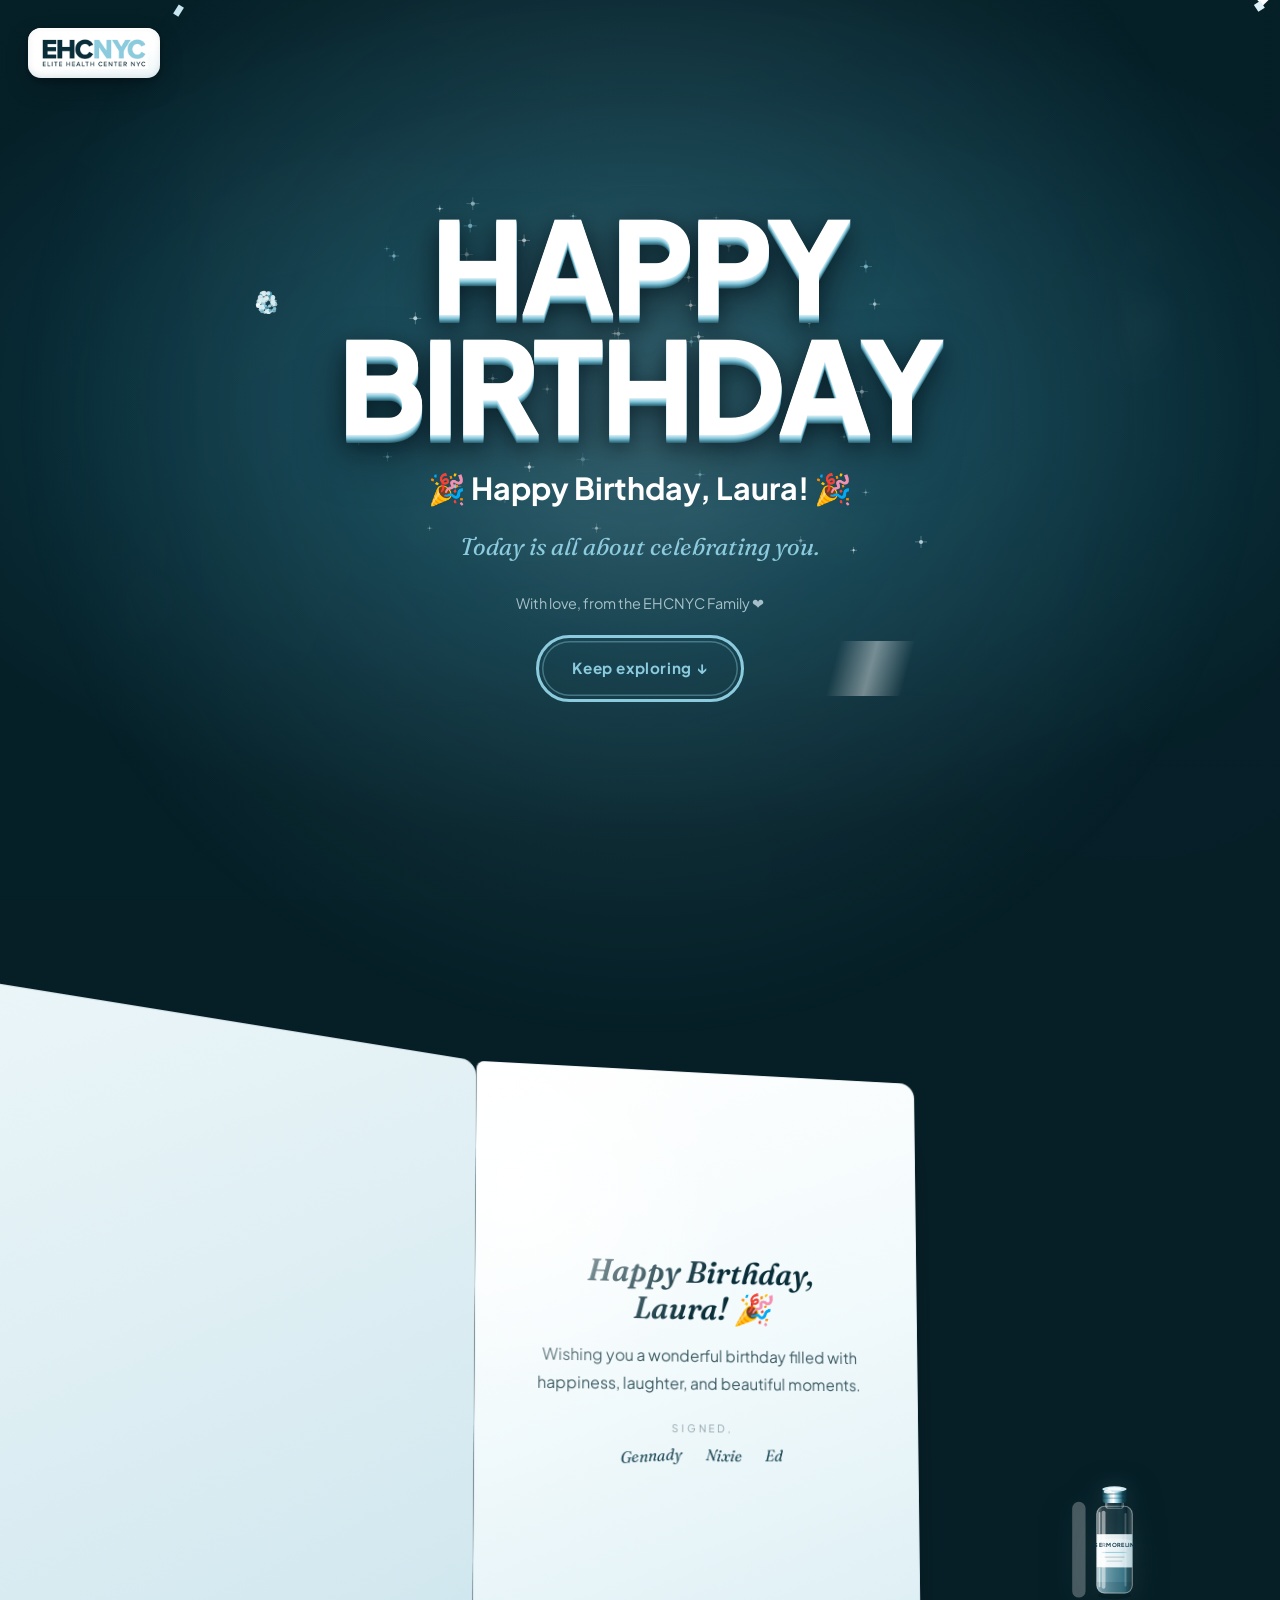
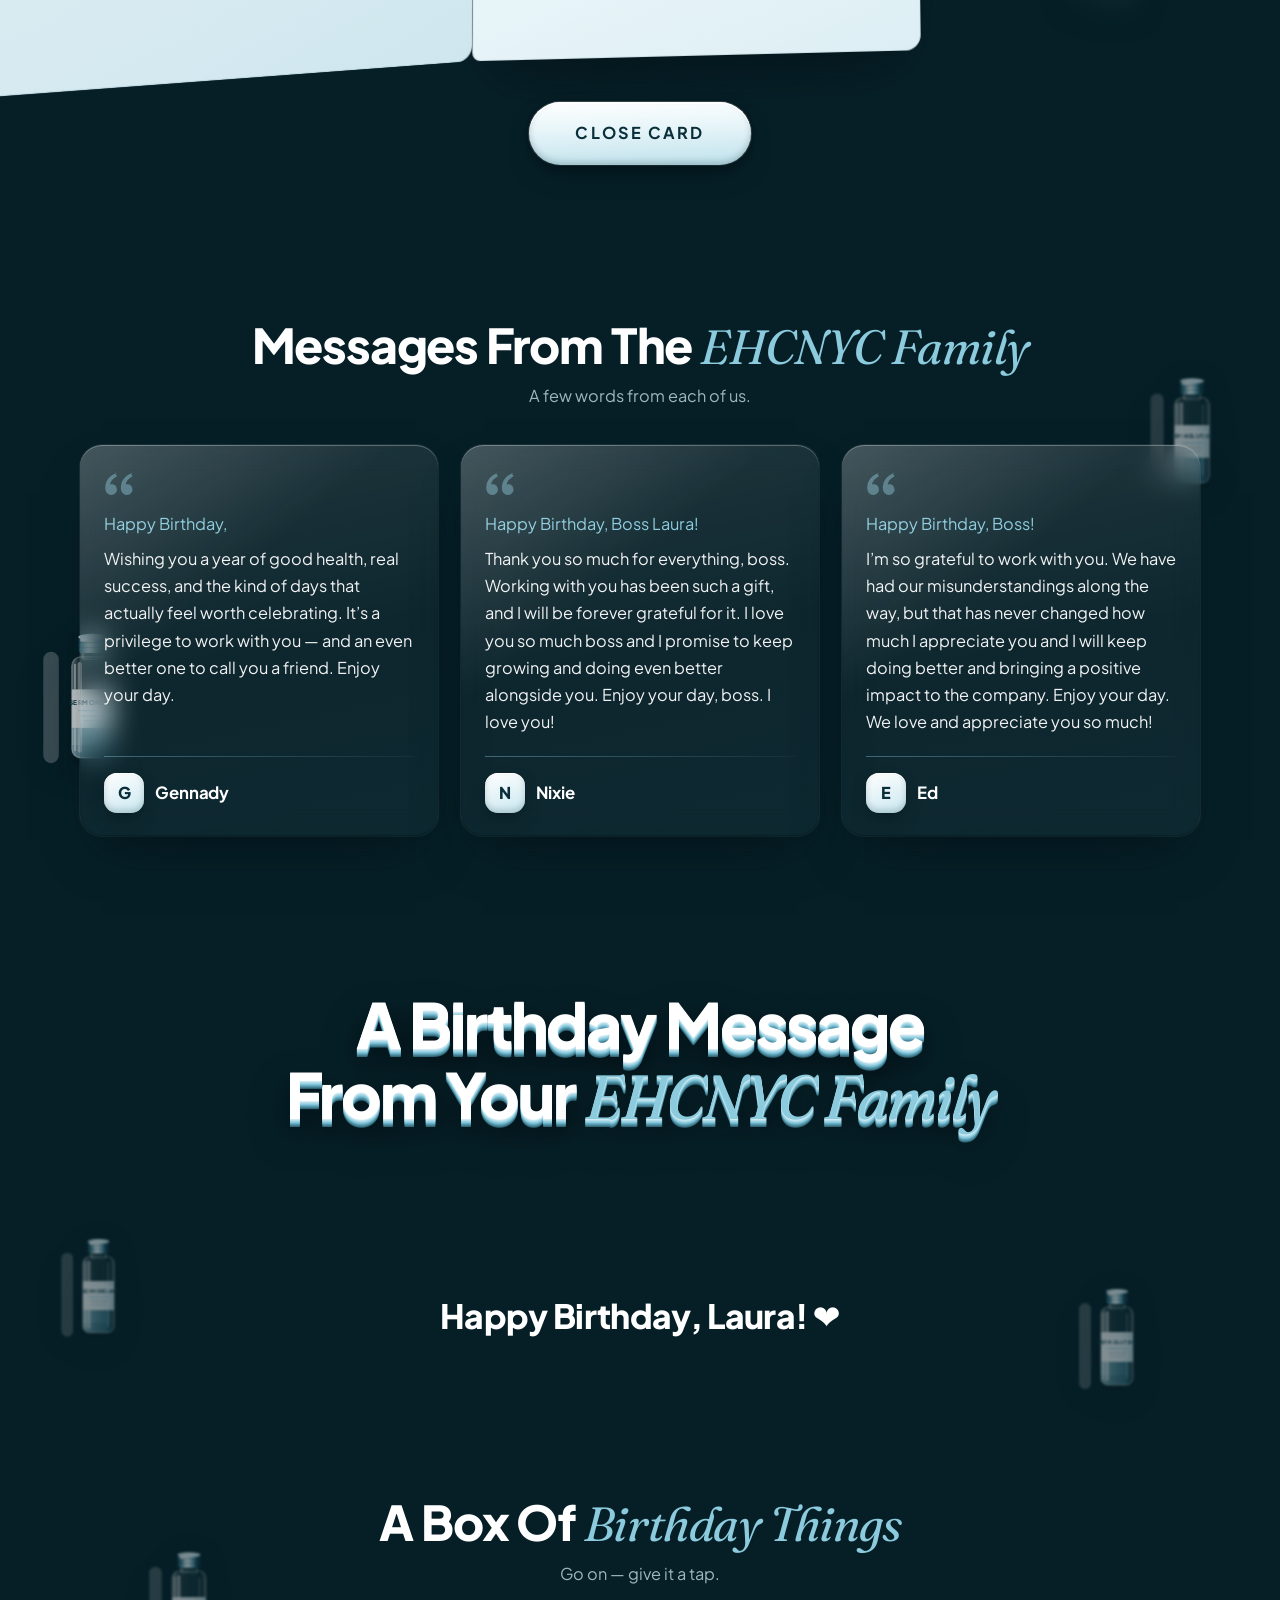
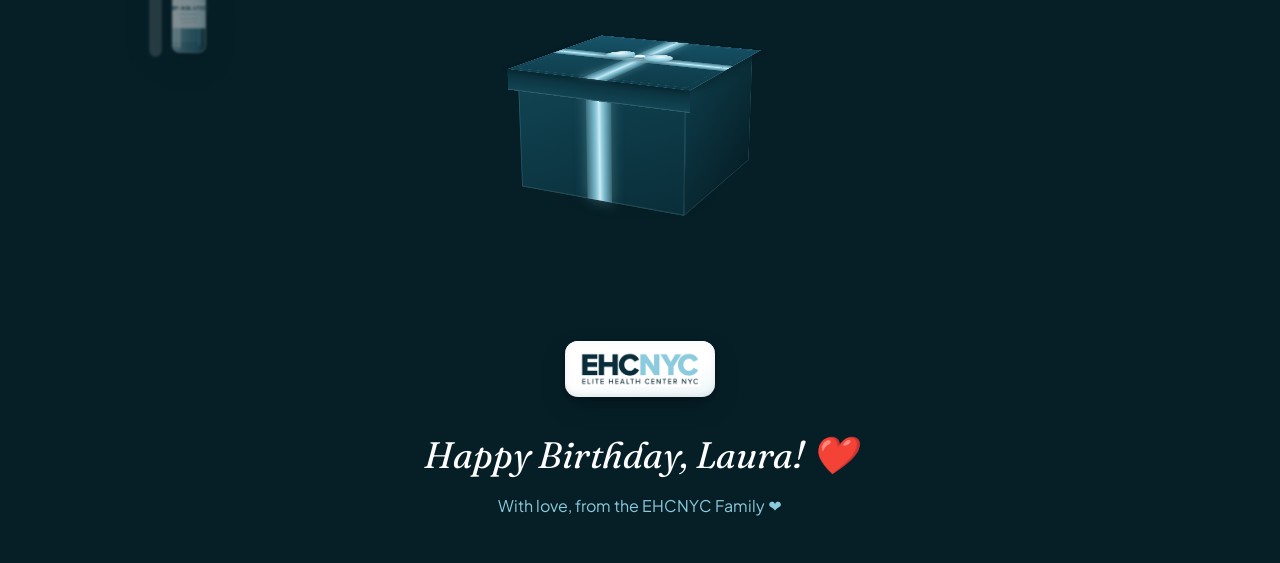
==== index.html @ ebe486ab "Birthday experience for Laura Meyer Interactive countdown and digital birthday card from the EHCNYC " ====
<!doctype html>
<html lang="en">
<head>
<meta charset="utf-8" />
<meta name="viewport" content="width=device-width, initial-scale=1, viewport-fit=cover" />
<title>Happy Birthday, Laura! — from the EHCNYC Family</title>
<meta name="description" content="A little something from the EHCNYC Family, counting down to Laura's birthday." />
<meta name="theme-color" content="#092E39" />
<!-- Personal page: keep it out of search results. Anyone with the link can
     still open it — this only stops it being indexed and found by strangers. -->
<meta name="robots" content="noindex, nofollow" />
<link rel="icon" type="image/png" href="assets/favicon.png" />

<!-- Social / link preview. After deploying, replace the two URLs below with
     the full https:// address so WhatsApp, iMessage and Slack can find the
     image (some scrapers will not resolve a relative og:image). -->
<meta property="og:type"        content="website" />
<meta property="og:title"       content="Happy Birthday, Laura!" />
<meta property="og:description" content="A little something from the EHCNYC Family." />
<meta property="og:image"       content="assets/og-image.png" />
<meta property="og:image:width"  content="1200" />
<meta property="og:image:height" content="630" />
<meta property="og:url"         content="" />
<meta name="twitter:card"        content="summary_large_image" />
<meta name="twitter:title"       content="Happy Birthday, Laura!" />
<meta name="twitter:description" content="A little something from the EHCNYC Family." />
<meta name="twitter:image"       content="assets/og-image.png" />

<!-- Fonts are self-hosted: no third-party request, works offline. -->
<link rel="preload" href="assets/fonts/plus-jakarta-sans-var-latin.woff2" as="font" type="font/woff2" crossorigin />
<link rel="preload" href="assets/fonts/fraunces-italic-var-latin.woff2" as="font" type="font/woff2" crossorigin />
<link rel="stylesheet" href="css/fonts.css" />
<link rel="stylesheet" href="css/styles.css" />
</head>

<body>

<!--
  Shared SVG paint definitions. Declared ONCE here so every cloned vial
  can reference the same gradients by id without duplicating ids in the DOM.
-->
<svg class="svg-defs" aria-hidden="true" focusable="false" width="0" height="0">
  <defs>
    <linearGradient id="v-glass" x1="0" y1="0" x2="1" y2="0">
      <stop offset="0"    stop-color="#FFFFFF" stop-opacity=".46"/>
      <stop offset=".16"  stop-color="#FFFFFF" stop-opacity=".14"/>
      <stop offset=".55"  stop-color="#8BCBDD" stop-opacity=".10"/>
      <stop offset=".84"  stop-color="#092E39" stop-opacity=".30"/>
      <stop offset="1"    stop-color="#FFFFFF" stop-opacity=".22"/>
    </linearGradient>
    <linearGradient id="v-liquid" x1="0" y1="0" x2="1" y2="0">
      <stop offset="0"   stop-color="#BFE4EE" stop-opacity=".78"/>
      <stop offset=".35" stop-color="#8BCBDD" stop-opacity=".62"/>
      <stop offset=".8"  stop-color="#4E9DB4" stop-opacity=".60"/>
      <stop offset="1"   stop-color="#092E39" stop-opacity=".42"/>
    </linearGradient>
    <linearGradient id="v-cap" x1="0" y1="0" x2="1" y2="0">
      <stop offset="0"    stop-color="#0C3A47"/>
      <stop offset=".18"  stop-color="#4E8FA3"/>
      <stop offset=".34"  stop-color="#DCEFF5"/>
      <stop offset=".46"  stop-color="#FFFFFF"/>
      <stop offset=".62"  stop-color="#8BCBDD"/>
      <stop offset=".84"  stop-color="#124554"/>
      <stop offset="1"    stop-color="#092E39"/>
    </linearGradient>
    <linearGradient id="v-label" x1="0" y1="0" x2="1" y2="0">
      <stop offset="0"   stop-color="#FFFFFF" stop-opacity=".97"/>
      <stop offset=".62" stop-color="#F4FBFD" stop-opacity=".93"/>
      <stop offset="1"   stop-color="#CFE6EE" stop-opacity=".86"/>
    </linearGradient>
    <clipPath id="v-clip" clipPathUnits="userSpaceOnUse">
      <rect x="6" y="20" width="32" height="78" rx="7"/>
    </clipPath>
  </defs>
</svg>

<!-- ══════════════════════════ LOADING VEIL ══════════════════════════ -->
<div id="loader" class="loader" role="status" aria-live="polite">
  <div class="loader__inner">
    <div class="badge badge--lg loader__badge">
      <img src="assets/logo.png" alt="EHCNYC — Elite Health Center NYC" />
    </div>
    <p class="loader__text">Preparing something special<span class="loader__dots"><i>.</i><i>.</i><i>.</i></span></p>
    <div class="loader__rail"><div class="loader__fill" id="loader-fill"></div></div>
  </div>
</div>

<!-- ══════════════════════════ BACKGROUND STACK ══════════════════════════ -->
<div class="bg" aria-hidden="true">
  <div class="bg__base"></div>
  <div class="bg__grid" data-parallax="6"></div>
  <div class="bg__orb bg__orb--a" data-parallax="26"></div>
  <div class="bg__orb bg__orb--b" data-parallax="16"></div>
  <div class="bg__orb bg__orb--c" data-parallax="34"></div>
  <div class="bg__light" id="bg-light"></div>
  <div class="bg__noise"></div>
  <div class="bg__shapes" id="shapes" data-parallax="12"></div>
</div>

<!-- ══════════════════════════ HEADER ══════════════════════════ -->
<header class="site-header">
  <a class="badge badge--sm" href="#hero" aria-label="EHCNYC — Elite Health Center NYC, back to top">
    <img src="assets/logo.png" alt="EHCNYC — Elite Health Center NYC" />
  </a>
</header>

<main id="main">

  <!-- ═══════════ SECTION 1 — COUNTDOWN HERO ═══════════ -->
  <section id="hero" class="section section--hero">
    <div class="hero__stage">

      <div class="hero__card glass" id="hero-card">
        <div class="glass__sheen" aria-hidden="true"></div>

        <p class="hero__eyebrow" data-letters>Something Special Is Coming...</p>

        <h1 class="hero__title">
          <span class="hero__title-script">Laura&rsquo;s</span>
          <span class="hero__title-strong">Birthday</span>
        </h1>

        <div class="hero__rule" aria-hidden="true"><i></i><span></span><i></i></div>

        <!-- flip clock -->
        <div class="clock" id="clock" aria-hidden="true">
          <div class="flip-unit" data-unit="days">
            <div class="flip">
              <div class="flip-face flip-face--top"><span>00</span></div>
              <div class="flip-face flip-face--bottom"><span>00</span></div>
              <div class="flip-leaf flip-leaf--front"><span>00</span></div>
              <div class="flip-leaf flip-leaf--back"><span>00</span></div>
            </div>
            <div class="flip-label">Days</div>
          </div>
          <div class="flip-sep"><i></i><i></i></div>
          <div class="flip-unit" data-unit="hours">
            <div class="flip">
              <div class="flip-face flip-face--top"><span>00</span></div>
              <div class="flip-face flip-face--bottom"><span>00</span></div>
              <div class="flip-leaf flip-leaf--front"><span>00</span></div>
              <div class="flip-leaf flip-leaf--back"><span>00</span></div>
            </div>
            <div class="flip-label">Hours</div>
          </div>
          <div class="flip-sep"><i></i><i></i></div>
          <div class="flip-unit" data-unit="minutes">
            <div class="flip">
              <div class="flip-face flip-face--top"><span>00</span></div>
              <div class="flip-face flip-face--bottom"><span>00</span></div>
              <div class="flip-leaf flip-leaf--front"><span>00</span></div>
              <div class="flip-leaf flip-leaf--back"><span>00</span></div>
            </div>
            <div class="flip-label">Minutes</div>
          </div>
          <div class="flip-sep"><i></i><i></i></div>
          <div class="flip-unit flip-unit--sec" data-unit="seconds">
            <div class="flip">
              <div class="flip-face flip-face--top"><span>00</span></div>
              <div class="flip-face flip-face--bottom"><span>00</span></div>
              <div class="flip-leaf flip-leaf--front"><span>00</span></div>
              <div class="flip-leaf flip-leaf--back"><span>00</span></div>
            </div>
            <div class="flip-label">Seconds</div>
          </div>
        </div>

        <p class="clock-anchor" id="clock-anchor">Midnight, New York time</p>

        <p class="sr-only" id="clock-sr" aria-live="polite"></p>

        <!-- party-mode replacement for the clock -->
        <div class="hero__party" id="hero-party" hidden>
          <p class="hero__party-kicker">The wait is over</p>
          <p class="hero__party-title">It&rsquo;s Laura&rsquo;s Birthday</p>
          <button class="btn btn--ghost" type="button" id="replay-celebration">Replay the celebration ✨</button>
        </div>

      </div>

      <a class="scroll-cue" href="#card-section" aria-label="Scroll to the birthday card">
        <span></span>
      </a>
    </div>
  </section>

  <!-- ═══════════ SECTION 2 — INTERACTIVE BIRTHDAY CARD ═══════════ -->
  <section id="card-section" class="section">
    <div class="wrap">
      <p class="kicker reveal">A Little Surprise For You...</p>

      <div class="card3d" id="card3d">
        <div class="card3d__stage">

          <div class="card3d__inside">
            <div class="card3d__inside-glow" aria-hidden="true"></div>
            <div class="card3d__inside-body">
              <p class="card3d__hb">Happy Birthday, Laura! <span aria-hidden="true">🎉</span></p>
              <p class="card3d__msg">Wishing you a wonderful birthday filled with happiness, laughter, and beautiful moments.</p>

              <p class="card3d__signed">signed,</p>
              <ul class="signatures">
                <li class="signature" style="--rot:-3.5deg; --sz:1.06em;">Gennady</li>
                <li class="signature" style="--rot:2.5deg;  --sz:.98em;">Nixie</li>
                <li class="signature" style="--rot:-1.5deg; --sz:1.1em;">Ed</li>
              </ul>
            </div>
          </div>

          <div class="card3d__cover" id="card-cover">
            <div class="card3d__cover-face card3d__cover-front">
              <div class="card3d__foil" aria-hidden="true"></div>
              <div class="card3d__emboss">
                <span class="card3d__mono" aria-hidden="true">L</span>
                <p class="card3d__for">For Laura</p>
                <p class="card3d__from">from the EHCNYC Family</p>
              </div>
              <div class="card3d__seam" aria-hidden="true"></div>
            </div>
            <div class="card3d__cover-face card3d__cover-back"></div>
          </div>

        </div>
      </div>

      <div class="card3d__actions">
        <button class="btn btn--emboss" type="button" id="open-card" aria-expanded="false" aria-controls="card3d">
          <span class="btn__label">Open Card</span>
        </button>
      </div>
    </div>
  </section>

  <!-- ═══════════ SECTION 3 — MESSAGE WALL ═══════════ -->
  <section id="messages" class="section">
    <div class="wrap">
      <h2 class="h2 reveal">Messages From The <em>EHCNYC Family</em></h2>
      <p class="sub reveal">A few words from each of us.</p>
      <div class="note-grid" id="note-grid"></div>
    </div>
  </section>

  <!-- ═══════════ SECTION 4 — FROM ALL OF US ═══════════ -->
  <section id="fromall" class="section section--values">
    <div class="wrap">
      <h2 class="h2 h2--3d reveal">A Birthday Message From Your <em>EHCNYC Family</em></h2>

      <ul class="values" id="values">
        <li class="value"><span>Transparent.</span></li>
        <li class="value"><span>Supportive.</span></li>
        <li class="value"><span>Personal.</span></li>
      </ul>

      <p class="values__closer reveal">Happy Birthday, Laura! <span aria-hidden="true">❤️</span></p>
    </div>
  </section>

  <!-- ═══════════ SECTION 5 — SURPRISE BOX ═══════════ -->
  <section id="surprise" class="section">
    <div class="wrap wrap--narrow">
      <h2 class="h2 reveal">A Box Of <em>Birthday Things</em></h2>
      <p class="sub reveal">Go on — give it a tap.</p>

      <div class="boxwrap">
        <button class="box" id="box" type="button" aria-expanded="false" aria-controls="box-reveal"
                aria-label="Open the birthday surprise box">
          <div class="box__shadow" aria-hidden="true"></div>
          <div class="box__cone" aria-hidden="true"></div>
          <div class="box__body" aria-hidden="true">
            <div class="box__face box__face--back"></div>
            <div class="box__face box__face--left"></div>
            <div class="box__face box__face--right"></div>
            <div class="box__face box__face--front">
              <i class="box__ribbon-v"></i>
            </div>
            <div class="box__face box__face--bottom"></div>
            <div class="box__lid">
              <div class="box__lid-top">
                <i class="box__ribbon-v"></i>
                <i class="box__ribbon-h"></i>
                <span class="box__bow"></span>
                <div class="box__lid-skirt"></div>
              </div>
            </div>
          </div>
        </button>

        <div class="box__reveal" id="box-reveal" hidden>
          <p class="box__reveal-text"><span aria-hidden="true">🎁</span> A little reminder that you&rsquo;re appreciated.</p>
          <button class="btn btn--ghost" type="button" id="more-surprise">One More Surprise</button>
          <p class="box__extra" id="box-extra" aria-live="polite"></p>
        </div>
      </div>
    </div>
  </section>

</main>

<!-- ══════════════════════════ FOOTER ══════════════════════════ -->
<footer class="site-footer">
  <div class="wrap wrap--narrow">
    <div class="badge badge--md footer__badge">
      <img src="assets/logo.png" alt="EHCNYC — Elite Health Center NYC" />
    </div>
    <p class="footer__hb">Happy Birthday, Laura! <span aria-hidden="true">❤️</span></p>
    <p class="footer__love">With love, from the EHCNYC Family <span aria-hidden="true">❤️</span></p>
  </div>
</footer>

<!-- ══════════════════════════ CELEBRATION OVERLAY ══════════════════════════ -->
<div class="celebrate" id="celebrate" hidden>
  <div class="celebrate__burst" aria-hidden="true"></div>
  <div class="celebrate__inner">
    <div class="bigtype" aria-hidden="true">
      <span class="bigtype__word" data-word>Happy</span>
      <span class="bigtype__word" data-word>Birthday</span>
    </div>
    <h2 class="celebrate__h"><span aria-hidden="true">🎉</span> Happy Birthday, Laura! <span aria-hidden="true">🎉</span></h2>
    <p class="celebrate__p">Today is all about celebrating you.</p>
    <p class="celebrate__sign">With love, from the EHCNYC Family <span aria-hidden="true">❤️</span></p>


    <button class="btn btn--ghost celebrate__dismiss" type="button" id="celebrate-dismiss">Keep exploring ↓</button>
  </div>
</div>

<!-- fx layers -->
<canvas id="fx" class="fx" aria-hidden="true"></canvas>
<div id="domfx" class="domfx" aria-hidden="true"></div>


<!-- ══════════════════════════ TEMPLATES ══════════════════════════ -->

<!-- one reusable 3D glass vial component -->
<template id="vial-tpl">
  <div class="vial" data-vial>
    <div class="vial__inner">
      <div class="vial__tilt">
      <svg class="vial__svg" viewBox="0 0 44 104" width="44" height="104" aria-hidden="true" focusable="false">
        <!-- contact shadow -->
        <ellipse class="vial__shadow" cx="22" cy="100" rx="15" ry="3.4"/>

        <!-- glass barrel -->
        <rect x="6" y="20" width="32" height="78" rx="7" fill="url(#v-glass)"/>

        <!-- liquid + meniscus -->
        <g clip-path="url(#v-clip)">
          <rect x="6" y="52" width="32" height="46" fill="url(#v-liquid)"/>
          <ellipse cx="22" cy="52" rx="16" ry="3.2" fill="#DCF1F7" opacity=".55"/>
          <rect x="6" y="88" width="32" height="10" fill="#092E39" opacity=".16"/>
        </g>

        <!-- barrel rim -->
        <rect x="6" y="20" width="32" height="78" rx="7" fill="none" stroke="#FFFFFF" stroke-opacity=".40" stroke-width="1"/>
        <path d="M8.5 26v66" stroke="#FFFFFF" stroke-opacity=".55" stroke-width="1.6" stroke-linecap="round"/>

        <!-- neck + crimped metallic cap -->
        <rect x="14" y="13" width="16" height="9" rx="2" fill="url(#v-glass)" stroke="#FFFFFF" stroke-opacity=".3" stroke-width=".7"/>
        <rect x="11" y="4" width="22" height="13" rx="3" fill="url(#v-cap)"/>
        <rect x="11" y="8.4" width="22" height="1.1" fill="#092E39" opacity=".38"/>
        <rect x="11" y="12.2" width="22" height="1.1" fill="#092E39" opacity=".3"/>
        <ellipse cx="22" cy="4.6" rx="11" ry="2.5" fill="#CFE7EF"/>
        <ellipse cx="22" cy="4.4" rx="6.4" ry="1.4" fill="#F7FDFF" opacity=".9"/>

        <!-- label -->
        <rect x="6" y="45" width="32" height="30" fill="url(#v-label)"/>
        <rect x="6" y="45" width="32" height="30" fill="none" stroke="#092E39" stroke-opacity=".10"/>
        <text class="vial__name" x="22" y="57" text-anchor="middle" data-vial-label>Tirzepatide</text>
        <rect x="11" y="61" width="22" height="1" fill="#8BCBDD" opacity=".85"/>
        <rect x="13" y="65" width="18" height="1.4" fill="#092E39" opacity=".16"/>
        <rect x="15" y="68.6" width="14" height="1.4" fill="#092E39" opacity=".12"/>

        <!-- specular highlights -->
        <rect class="vial__spec" x="10.5" y="24" width="3.4" height="70" rx="1.7" fill="#FFFFFF" opacity=".5"/>
        <rect x="31" y="26" width="1.8" height="66" rx="0.9" fill="#FFFFFF" opacity=".22"/>
        <ellipse cx="16" cy="7" rx="3.6" ry="1.5" fill="#FFFFFF" opacity=".8"/>
        <rect class="vial__shine" x="-16" y="16" width="12" height="86" rx="6" fill="#FFFFFF" opacity=".26"/>
      </svg>
      </div>
      <span class="vial__tip" data-vial-tip>Tirzepatide</span>
      <span class="vial__egg" data-vial-egg aria-hidden="true">A little EHCNYC touch ✨</span>
    </div>
  </div>
</template>

<!-- one reusable written-note card -->
<template id="note-tpl">
  <article class="note">
    <div class="note__sheen" aria-hidden="true"></div>

    <svg class="note__quote" viewBox="0 0 32 24" aria-hidden="true">
      <path d="M13.4 0C6.1 2.2 1 8.6 1 16.1 1 20.7 3.8 24 7.7 24c3.4 0 6-2.5 6-5.9 0-3.3-2.3-5.7-5.4-5.7-.6 0-1.4.1-1.6.2-.2 0-.3 0-.3-.2 0-2.4 2.9-6.2 6.6-8.2.5-.3.7-.5.7-.8 0-.4-.3-.8-.7-1.2-.4-.3-.8-.4-1-.2zM30.4 0C23.1 2.2 18 8.6 18 16.1 18 20.7 20.8 24 24.7 24c3.4 0 6-2.5 6-5.9 0-3.3-2.3-5.7-5.4-5.7-.6 0-1.4.1-1.6.2-.2 0-.3 0-.3-.2 0-2.4 2.9-6.2 6.6-8.2.5-.3.7-.5.7-.8 0-.4-.3-.8-.7-1.2-.4-.3-.8-.4-1-.2z"/>
    </svg>

    <blockquote class="note__body" data-message></blockquote>

    <div class="note__rule" aria-hidden="true"></div>

    <footer class="note__from">
      <span class="note__avatar" aria-hidden="true" data-initial>G</span>
      <h3 class="note__name" data-name>Gennady</h3>
    </footer>
  </article>
</template>

<script src="js/script.js"></script>
</body>
</html>
---- css/fonts.css ----
/* ═══════════════════════════════════════════════════════════════════════
   Self-hosted brand fonts — no third-party request at runtime.

   Both families are variable fonts, so a single file covers every weight
   we use. Plus Jakarta Sans and Fraunces are each licensed under the
   SIL Open Font License 1.1, which permits self-hosting and redistribution.

   Latin subset only (matches all copy on the page).
   ═══════════════════════════════════════════════════════════════════════ */

@font-face {
  font-family: 'Plus Jakarta Sans';
  font-style: normal;
  font-weight: 200 800;          /* variable range */
  font-display: swap;
  src: url('../assets/fonts/plus-jakarta-sans-var-latin.woff2') format('woff2-variations'),
       url('../assets/fonts/plus-jakarta-sans-var-latin.woff2') format('woff2');
  unicode-range: U+0000-00FF, U+0131, U+0152-0153, U+02BB-02BC, U+02C6, U+02DA,
                 U+02DC, U+0304, U+0308, U+0329, U+2000-206F, U+20AC, U+2122,
                 U+2191, U+2193, U+2212, U+2215, U+FEFF, U+FFFD;
}

@font-face {
  font-family: 'Fraunces';
  font-style: italic;
  font-weight: 100 900;          /* variable range */
  font-display: swap;
  src: url('../assets/fonts/fraunces-italic-var-latin.woff2') format('woff2-variations'),
       url('../assets/fonts/fraunces-italic-var-latin.woff2') format('woff2');
  unicode-range: U+0000-00FF, U+0131, U+0152-0153, U+02BB-02BC, U+02C6, U+02DA,
                 U+02DC, U+0304, U+0308, U+0329, U+2000-206F, U+20AC, U+2122,
                 U+2191, U+2193, U+2212, U+2215, U+FEFF, U+FFFD;
}
---- css/styles.css ----
/* ═══════════════════════════════════════════════════════════════════════
   Laura Meyer — EHCNYC Birthday Experience
   Custom 3D / skeuomorphic layer. Tailwind (CDN) handles nothing visual
   here on purpose: this file owns the entire visual identity so the page
   still reads correctly even if the CDN is slow.
   ═══════════════════════════════════════════════════════════════════════ */

/* ───────────────────────── 1. TOKENS ───────────────────────── */
:root {
  /* brand — the only three colours, plus derived tints */
  --ink:        #092E39;
  --sky:        #8BCBDD;
  --white:      #FFFFFF;

  --ink-950:    #061F27;
  --ink-900:    #092E39;
  --ink-800:    #0D3A47;
  --ink-700:    #124554;
  --ink-600:    #1B5568;
  --sky-300:    #C7E6EF;
  --sky-200:    #DDF1F6;
  --sky-dim:    rgba(139, 203, 221, .55);
  --sky-glow:   rgba(139, 203, 221, .32);

  --txt:        rgba(255, 255, 255, .94);
  --txt-soft:   rgba(219, 240, 246, .72);
  --txt-faint:  rgba(199, 230, 239, .48);

  /* elevation vocabulary — reused everywhere */
  --sh-ambient: 0 18px 48px -12px rgba(3, 16, 21, .58);
  --sh-deep:    0 42px 90px -24px rgba(3, 16, 21, .78);
  --sh-rim:     inset 0 1px 0 rgba(255, 255, 255, .30),
                inset 0 -1px 2px rgba(3, 16, 21, .45);
  --sh-press:   inset 0 2px 6px rgba(3, 16, 21, .55);

  /* motion */
  --e-expo:   cubic-bezier(.16, 1, .3, 1);
  --e-spring: cubic-bezier(.34, 1.56, .64, 1);
  --e-soft:   cubic-bezier(.4, .14, .3, 1);

  /* depth stack — see plan */
  --z-bg: 0;  --z-ambient: 10;  --z-shapes: 20;  --z-vials: 30;
  --z-cards: 40;  --z-ui: 50;  --z-vials-front: 55;  --z-fx: 60;  --z-veil: 70;

  /* flip clock geometry */
  --fw: 106px;
  --fh: 128px;
  --fsize: 74px;
  --fr: 14px;
}

/* ───────────────────────── 2. BASE ───────────────────────── */
*, *::before, *::after { box-sizing: border-box; }

html {
  scroll-behavior: smooth;
  -webkit-text-size-adjust: 100%;
  /* Decorative vial tooltips/chips are centred on elements that can sit near
     the edge. `clip` (unlike `hidden`) guarantees they can never add
     horizontal scroll, without creating a scroll container. */
  overflow-x: clip;
}

body {
  margin: 0;
  min-height: 100%;
  background: var(--ink-950);
  color: var(--txt);
  font-family: "Plus Jakarta Sans", system-ui, -apple-system, "Segoe UI", sans-serif;
  font-size: 16px;
  line-height: 1.6;
  overflow-x: hidden;
  -webkit-font-smoothing: antialiased;
  text-rendering: optimizeLegibility;
}

body.is-locked { overflow: hidden; }

img { max-width: 100%; display: block; }
button { font: inherit; color: inherit; }

/* The `hidden` attribute must always win. Several components below declare an
   explicit `display`, and any author rule beats the user-agent
   `[hidden] { display: none }` — which silently leaves "hidden" elements on
   screen. This one line keeps the attribute authoritative everywhere. */
[hidden] { display: none !important; }

.svg-defs { position: absolute; width: 0; height: 0; overflow: hidden; }

.sr-only {
  position: absolute; width: 1px; height: 1px;
  padding: 0; margin: -1px; overflow: hidden;
  clip: rect(0 0 0 0); clip-path: inset(50%); white-space: nowrap; border: 0;
}

:focus-visible {
  outline: 3px solid var(--sky);
  outline-offset: 3px;
  border-radius: 6px;
}

::selection { background: var(--sky); color: var(--ink); }

/* ───────────────────────── 3. LAYOUT ───────────────────────── */
/* .wrap sits at the card band so background-band vials pass BEHIND it
   while front-band vials pass in front. */
.wrap {
  position: relative; z-index: var(--z-cards);
  width: min(1120px, 100% - 3rem); margin-inline: auto;
}
.wrap--narrow { width: min(760px, 100% - 3rem); }

.section {
  position: relative;
  z-index: var(--z-cards);
  padding: clamp(4rem, 8.5vh, 6.5rem) 0;
}
.section--hero {
  min-height: 100svh;
  display: grid;
  place-items: center;
  padding: 7rem 0 5rem;
}

/* ───────────────────────── 4. TYPE ───────────────────────── */
.h2 {
  margin: 0 0 .6rem;
  font-size: clamp(1.75rem, 4.4vw, 3rem);
  font-weight: 800;
  letter-spacing: -.025em;
  line-height: 1.12;
  text-align: center;
  color: var(--white);
  text-wrap: balance;
}
.h2 em {
  font-family: Fraunces, "Iowan Old Style", Georgia, serif;
  font-style: italic;
  font-weight: 400;
  color: var(--sky);
  white-space: nowrap;   /* never split "EHCNYC Family" across lines */
}
/* deeper extruded stack for the "from all of us" headline */
.h2--3d {
  font-size: clamp(2rem, 5.6vw, 3.9rem);
  letter-spacing: -.032em;
  text-shadow:
    0 1px 0 #CFEAF2,
    0 2px 0 #B6DEEA,
    0 3px 0 #9CD2E2,
    0 4px 0 #83C5DA,
    0 5px 0 #6AAFC4,
    0 6px 0 #5697AB,
    0 7px 0 #437F92,
    0 8px 0 #326878,
    0 10px 20px rgba(3, 16, 21, .6),
    0 18px 40px rgba(3, 16, 21, .45);
}

.sub {
  margin: 0 0 2.25rem;
  text-align: center;
  color: var(--txt-soft);
  font-size: 1.02rem;
}

.kicker {
  margin: 0 0 2.4rem;
  text-align: center;
  font-family: Fraunces, Georgia, serif;
  font-style: italic;
  font-size: clamp(1.25rem, 3vw, 1.9rem);
  color: var(--sky);
  letter-spacing: .01em;
}

/* ───────────────────────── 5. LOGO BADGE (white enamel plate) ─────────────────────────
   The source logo has an opaque white background, so it is mounted on a
   deliberate white plate rather than recoloured or keyed out. */
.badge {
  display: inline-flex;
  align-items: center;
  justify-content: center;
  background: linear-gradient(170deg, #fff 0%, #fff 55%, #eef7fa 100%);
  border-radius: 13px;
  box-shadow:
    0 1px 0 rgba(255, 255, 255, .9) inset,
    0 -2px 6px rgba(9, 46, 57, .10) inset,
    0 10px 26px -8px rgba(3, 16, 21, .70),
    0 2px 6px rgba(3, 16, 21, .35);
  transition: transform .5s var(--e-expo), box-shadow .5s var(--e-expo);
  will-change: transform;
}
.badge img { width: 100%; height: auto; }

.badge--sm  { width: 132px; padding: 9px 12px; }
.badge--md  { width: 150px; padding: 10px 14px; }
.badge--lg  { width: 190px; padding: 13px 17px; border-radius: 16px; }

a.badge:hover, a.badge:focus-visible {
  transform: translate3d(0, -2px, 0) scale(1.02);
  box-shadow:
    0 1px 0 rgba(255, 255, 255, .9) inset,
    0 -2px 6px rgba(9, 46, 57, .10) inset,
    0 16px 34px -8px rgba(3, 16, 21, .78),
    0 0 0 4px var(--sky-glow);
}

/* ───────────────────────── 6. LOADER ───────────────────────── */
.loader {
  position: fixed; inset: 0;
  z-index: var(--z-veil);
  display: grid; place-items: center;
  background: radial-gradient(120% 100% at 50% 30%, var(--ink-800) 0%, var(--ink-950) 70%);
  transition: opacity .7s var(--e-expo), transform .9s var(--e-expo), filter .7s var(--e-expo);
}
.loader.is-done {
  opacity: 0;
  transform: translate3d(0, -3%, 0) scale(1.04);
  filter: blur(14px);
  pointer-events: none;
}
.loader__inner { display: grid; justify-items: center; gap: 1.5rem; padding: 2rem; }
.loader__badge { animation: badge-in 1s var(--e-expo) backwards; }
.loader__text {
  margin: 0;
  font-size: .95rem;
  letter-spacing: .16em;
  text-transform: uppercase;
  color: var(--txt-soft);
  animation: fade-up .8s var(--e-expo) .25s backwards;
}
.loader__dots i { opacity: .25; animation: dot 1.4s infinite; }
.loader__dots i:nth-child(2) { animation-delay: .2s; }
.loader__dots i:nth-child(3) { animation-delay: .4s; }
.loader__rail {
  width: 210px; height: 3px; border-radius: 99px;
  background: rgba(255, 255, 255, .12);
  overflow: hidden;
  animation: fade-up .8s var(--e-expo) .4s backwards;
}
.loader__fill {
  height: 100%; width: 100%;
  transform: scaleX(0); transform-origin: left;
  background: linear-gradient(90deg, var(--sky), var(--white));
  box-shadow: 0 0 12px var(--sky-glow);
  transition: transform .5s var(--e-soft);
}

@keyframes badge-in {
  from { opacity: 0; transform: translate3d(0, 18px, 0) scale(.92); filter: blur(6px); }
  to   { opacity: 1; transform: none; filter: none; }
}
@keyframes fade-up {
  from { opacity: 0; transform: translate3d(0, 14px, 0); }
  to   { opacity: 1; transform: none; }
}
@keyframes dot { 0%, 100% { opacity: .25; } 50% { opacity: 1; } }

/* ───────────────────────── 7. BACKGROUND STACK ───────────────────────── */
.bg { position: fixed; inset: 0; z-index: var(--z-bg); overflow: hidden; pointer-events: none; }

.bg__base {
  position: absolute; inset: -10%;
  background:
    radial-gradient(70% 55% at 50% 8%,  rgba(139, 203, 221, .20) 0%, transparent 60%),
    radial-gradient(90% 70% at 12% 88%, rgba(27, 85, 104, .40) 0%, transparent 62%),
    linear-gradient(168deg, var(--ink-800) 0%, var(--ink-950) 55%, #04161C 100%);
}
body.is-party .bg__base {
  background:
    radial-gradient(80% 60% at 50% 6%,  rgba(139, 203, 221, .40) 0%, transparent 62%),
    radial-gradient(90% 70% at 15% 90%, rgba(78, 157, 180, .42) 0%, transparent 64%),
    linear-gradient(168deg, #10495A 0%, var(--ink-900) 55%, #07222B 100%);
}
.bg__base { transition: background 1.6s var(--e-soft); }

.bg__grid {
  position: absolute; inset: -8%;
  background-image:
    linear-gradient(rgba(139, 203, 221, .055) 1px, transparent 1px),
    linear-gradient(90deg, rgba(139, 203, 221, .055) 1px, transparent 1px);
  background-size: 64px 64px;
  mask-image: radial-gradient(72% 60% at 50% 38%, #000 0%, transparent 78%);
  -webkit-mask-image: radial-gradient(72% 60% at 50% 38%, #000 0%, transparent 78%);
  will-change: transform;
}

.bg__orb { position: absolute; border-radius: 50%; filter: blur(78px); will-change: transform; }
.bg__orb--a { width: 46vw; height: 46vw; left: -10vw; top: 4vh;  background: rgba(139, 203, 221, .20); animation: orb-a 26s ease-in-out infinite; }
.bg__orb--b { width: 38vw; height: 38vw; right: -8vw; top: 42vh; background: rgba(27, 85, 104, .55);  animation: orb-b 34s ease-in-out infinite; }
.bg__orb--c { width: 30vw; height: 30vw; left: 32vw;  top: 76vh; background: rgba(139, 203, 221, .13); animation: orb-c 30s ease-in-out infinite; }

@keyframes orb-a { 0%,100% { transform: translate3d(0,0,0) scale(1); } 50% { transform: translate3d(4vw,-3vh,0) scale(1.1); } }
@keyframes orb-b { 0%,100% { transform: translate3d(0,0,0) scale(1.06); } 50% { transform: translate3d(-5vw,4vh,0) scale(.94); } }
@keyframes orb-c { 0%,100% { transform: translate3d(0,0,0) scale(.96); } 50% { transform: translate3d(3vw,-5vh,0) scale(1.12); } }

/* soft light source that follows the cursor */
.bg__light {
  position: absolute; width: 46vmax; height: 46vmax;
  left: 0; top: 0; margin: -23vmax 0 0 -23vmax;
  border-radius: 50%;
  background: radial-gradient(circle, rgba(139, 203, 221, .16) 0%, transparent 62%);
  opacity: 0; transition: opacity .8s var(--e-soft);
  will-change: transform;
}
body.is-ready .bg__light { opacity: 1; }

.bg__noise {
  position: absolute; inset: 0; opacity: .30; mix-blend-mode: overlay;
  background-image: url("data:image/svg+xml;utf8,<svg xmlns='http://www.w3.org/2000/svg' width='160' height='160'><filter id='n'><feTurbulence type='fractalNoise' baseFrequency='.85' numOctaves='3' stitchTiles='stitch'/><feColorMatrix type='saturate' values='0'/></filter><rect width='160' height='160' filter='url(%23n)' opacity='.55'/></svg>");
}

.bg__shapes { position: absolute; inset: 0; will-change: transform; }
.bg__vials  { position: absolute; inset: 0; }

/* floating decorative shapes */
.shape {
  position: absolute;
  color: var(--sky);
  opacity: .0;
  will-change: transform, opacity;
  animation-name: drift;
  animation-timing-function: ease-in-out;
  animation-iteration-count: infinite;
}
.shape svg { display: block; width: 100%; height: 100%; }
.shape--ring { border: 1.5px solid currentColor; border-radius: 50%; }
.shape--dot  { background: currentColor; border-radius: 50%; filter: blur(.4px); }
.shape--sq   { border: 1.5px solid currentColor; border-radius: 5px; }

@keyframes drift {
  0%   { transform: translate3d(0, 0, 0) rotateZ(0deg); }
  33%  { transform: translate3d(14px, -26px, 0) rotateZ(42deg); }
  66%  { transform: translate3d(-12px, -46px, 0) rotateZ(-28deg); }
  100% { transform: translate3d(0, 0, 0) rotateZ(0deg); }
}

/* ───────────────────────── 8. HEADER ───────────────────────── */
.site-header {
  position: fixed; top: 0; left: 0;
  z-index: 69;   /* above the celebration overlay — the logo stays present
                    through the whole experience, only the loader covers it */
  padding: clamp(1rem, 2.4vw, 1.75rem);
}
.site-header .badge { animation: badge-in .9s var(--e-expo) .1s backwards; }

/* ───────────────────────── 9. BUTTONS ───────────────────────── */
.btn {
  position: relative;
  display: inline-flex; align-items: center; gap: .6rem;
  padding: .95rem 1.9rem;
  border: 0; border-radius: 99px;
  font-weight: 700; font-size: .95rem;
  letter-spacing: .04em;
  cursor: pointer;
  isolation: isolate;
  transition: transform .32s var(--e-spring), box-shadow .32s var(--e-expo), filter .3s var(--e-soft);
  will-change: transform;
}
.btn::after {   /* shine sweep */
  content: ""; position: absolute; inset: 0; border-radius: inherit;
  background: linear-gradient(105deg, transparent 30%, rgba(255,255,255,.42) 48%, transparent 66%);
  transform: translateX(-120%); opacity: 0;
  transition: transform .8s var(--e-expo), opacity .3s;
  pointer-events: none;
}
.btn:hover::after, .btn:focus-visible::after { transform: translateX(120%); opacity: 1; }
.btn:active { transform: translate3d(0, 2px, 0) scale(.985); }

/* embossed primary — the OPEN CARD button */
.btn--emboss {
  padding: 1.15rem 2.9rem;
  font-size: 1.02rem; text-transform: uppercase; letter-spacing: .13em;
  color: var(--ink);
  background: linear-gradient(178deg, #FFFFFF 0%, #E7F5F9 42%, #BFE1EB 100%);
  box-shadow:
    inset 0 2px 0 rgba(255,255,255,.95),
    inset 0 -3px 6px rgba(9,46,57,.22),
    0 12px 26px -8px rgba(3,16,21,.75),
    0 3px 8px rgba(3,16,21,.4),
    0 0 0 1px rgba(255,255,255,.22);
}
.btn--emboss:hover {
  transform: translate3d(0, -3px, 0) rotateX(6deg);
  box-shadow:
    inset 0 2px 0 rgba(255,255,255,.95),
    inset 0 -3px 6px rgba(9,46,57,.22),
    0 22px 40px -10px rgba(3,16,21,.8),
    0 0 0 5px var(--sky-glow);
}
.btn--emboss:active {
  transform: translate3d(0, 2px, 0) scale(.985);
  box-shadow: var(--sh-press), 0 4px 10px rgba(3,16,21,.5);
}


/* ghost */
.btn--ghost {
  color: var(--sky);
  background: transparent;
  box-shadow: inset 0 0 0 1.5px rgba(139,203,221,.4);
}
.btn--ghost:hover {
  color: var(--ink); background: var(--sky);
  transform: translate3d(0,-2px,0);
  box-shadow: 0 14px 28px -10px rgba(3,16,21,.8), 0 0 0 4px var(--sky-glow);
}

/* ───────────────────────── 10. HERO ───────────────────────── */
.hero__stage {
  position: relative; z-index: var(--z-cards);
  perspective: 1400px; display: grid; justify-items: center; width: 100%;
}

.glass {
  position: relative;
  border-radius: 30px;
  background:
    linear-gradient(168deg, rgba(255,255,255,.13) 0%, rgba(255,255,255,.045) 46%, rgba(139,203,221,.07) 100%);
  backdrop-filter: blur(20px) saturate(130%);
  -webkit-backdrop-filter: blur(20px) saturate(130%);
  box-shadow:
    inset 0 1px 0 rgba(255,255,255,.34),
    inset 0 -1px 1px rgba(3,16,21,.4),
    0 40px 90px -30px rgba(3,16,21,.85),
    0 0 0 1px rgba(255,255,255,.10);
  overflow: hidden;
}
.glass__sheen {
  position: absolute; inset: 0; pointer-events: none;
  background: linear-gradient(150deg, rgba(255,255,255,.20) 0%, transparent 34%, transparent 70%, rgba(139,203,221,.12) 100%);
}

.hero__card {
  width: min(880px, 100%);
  padding: clamp(2.2rem, 5vw, 3.6rem) clamp(1.4rem, 5vw, 3.6rem) clamp(2rem, 4vw, 2.8rem);
  text-align: center;
  transform-style: preserve-3d;
  will-change: transform;
  animation: card-in 1.2s var(--e-expo) .15s backwards;
}
/* once the entrance has played, JS adds .is-tiltable so inline tilt
   transforms are no longer competing with a running animation */
.hero__card.is-tiltable { animation: none; }
@keyframes card-in {
  from { opacity: 0; transform: translate3d(0, 42px, -120px) rotateX(12deg); filter: blur(10px); }
  to   { opacity: 1; transform: none; filter: none; }
}

.hero__eyebrow {
  margin: 0 0 .9rem;
  font-size: clamp(.72rem, 1.7vw, .84rem);
  font-weight: 600;
  letter-spacing: .34em;
  text-transform: uppercase;
  color: var(--sky);
}
.hero__eyebrow .ch { display: inline-block; animation: ch-in .7s var(--e-expo) backwards; }
@keyframes ch-in {
  from { opacity: 0; transform: translate3d(0, 12px, 0) rotateX(-60deg); }
  to   { opacity: 1; transform: none; }
}

.hero__title { margin: 0 0 1.4rem; line-height: .95; }
.hero__title-script {
  display: block;
  font-family: Fraunces, "Iowan Old Style", Georgia, serif;
  font-style: italic; font-weight: 300;
  font-size: clamp(2.6rem, 8vw, 5rem);
  color: var(--white);
  letter-spacing: -.01em;
  text-shadow: 0 12px 34px rgba(3,16,21,.6);
}
.hero__title-strong {
  display: block;
  font-size: clamp(1.5rem, 4.6vw, 2.5rem);
  font-weight: 800;
  letter-spacing: .3em;
  text-transform: uppercase;
  color: var(--sky);
  margin-top: .25rem;
  text-indent: .3em;
}

.hero__rule { display: flex; align-items: center; justify-content: center; gap: .7rem; margin-bottom: clamp(1.6rem, 4vw, 2.4rem); }
.hero__rule i { height: 1px; width: clamp(40px, 12vw, 120px); background: linear-gradient(90deg, transparent, var(--sky-dim)); }
.hero__rule i:last-child { background: linear-gradient(90deg, var(--sky-dim), transparent); }
.hero__rule span { width: 6px; height: 6px; border-radius: 50%; background: var(--sky); box-shadow: 0 0 12px var(--sky); }


.hero__party { display: grid; justify-items: center; gap: .8rem; padding: 1rem 0 .4rem; animation: fade-up .8s var(--e-expo) backwards; }
.hero__party-kicker { margin: 0; font-size: .78rem; letter-spacing: .3em; text-transform: uppercase; color: var(--sky); }
.hero__party-title {
  margin: 0;
  font-family: Fraunces, Georgia, serif; font-style: italic;
  font-size: clamp(2rem, 6vw, 3.4rem); color: var(--white);
}

.scroll-cue {
  margin-top: clamp(2rem, 5vh, 3.4rem);
  width: 26px; height: 42px; border-radius: 99px;
  border: 1.5px solid rgba(139,203,221,.45);
  display: grid; justify-items: center;
  padding-top: 8px;
  animation: fade-up 1s var(--e-expo) 1.3s backwards;
}
.scroll-cue span { width: 4px; height: 8px; border-radius: 99px; background: var(--sky); animation: cue 1.9s var(--e-soft) infinite; }
@keyframes cue { 0% { opacity: 0; transform: translateY(0); } 35% { opacity: 1; } 100% { opacity: 0; transform: translateY(14px); } }

/* ───────────────────────── 11. FLIP CLOCK ───────────────────────── */
.clock {
  display: flex; align-items: flex-start; justify-content: center;
  gap: clamp(.3rem, 1.4vw, .9rem);
  perspective: 900px;
}

.flip-unit { display: grid; justify-items: center; gap: .75rem; }

.flip {
  position: relative;
  width: var(--fw); height: var(--fh);
  border-radius: var(--fr);
  font-size: var(--fsize);
  font-weight: 800;
  font-variant-numeric: tabular-nums;
  letter-spacing: -.02em;
  transform-style: preserve-3d;
  box-shadow:
    0 20px 40px -14px rgba(3,16,21,.85),
    0 2px 0 rgba(255,255,255,.08),
    0 0 0 1px rgba(255,255,255,.09);
  transition: box-shadow .5s var(--e-soft);
}
.flip-unit--sec .flip { box-shadow: 0 20px 40px -14px rgba(3,16,21,.85), 0 0 0 1px rgba(139,203,221,.3), 0 0 26px -4px var(--sky-glow); }

.flip-face, .flip-leaf {
  position: absolute; left: 0; width: 100%; height: 50%;
  overflow: hidden;
  backface-visibility: hidden;
  -webkit-backface-visibility: hidden;
  background: linear-gradient(178deg, var(--ink-700) 0%, var(--ink-800) 100%);
  color: var(--white);
}
.flip-face--top, .flip-leaf--front {
  top: 0;
  border-radius: var(--fr) var(--fr) 0 0;
  background: linear-gradient(178deg, #17546A 0%, var(--ink-700) 100%);
  box-shadow: inset 0 1px 0 rgba(255,255,255,.16);
}
.flip-face--bottom, .flip-leaf--back {
  bottom: 0;
  border-radius: 0 0 var(--fr) var(--fr);
  background: linear-gradient(178deg, var(--ink-800) 0%, var(--ink-950) 100%);
  box-shadow: inset 0 -1px 0 rgba(255,255,255,.06);
}
/* the hinge shadow line */
.flip-face--bottom::before, .flip-leaf--back::before {
  content: ""; position: absolute; inset: 0 0 auto 0; height: 12px;
  background: linear-gradient(rgba(3,16,21,.55), transparent);
}
.flip-face--top::after, .flip-leaf--front::after {
  content: ""; position: absolute; inset: auto 0 0 0; height: 1px;
  background: rgba(3,16,21,.6);
}

/* each half holds a full-height glyph, anchored so only its half shows */
.flip-face span, .flip-leaf span {
  position: absolute; left: 0; width: 100%;
  height: var(--fh); line-height: var(--fh);
  text-align: center;
  text-shadow: 0 2px 4px rgba(3,16,21,.6);
}
.flip-face--top span, .flip-leaf--front span { top: 0; }
.flip-face--bottom span, .flip-leaf--back span { bottom: 0; }

/* The leaves exist ONLY while a flip is in progress. At rest just the two
   static faces show, both carrying the same digit, so it is impossible for
   the unit to display two different numbers at once. */
.flip-leaf { z-index: 2; visibility: hidden; }
.flip-unit.is-flipping .flip-leaf { visibility: visible; }

.flip-leaf--front { transform-origin: 50% 100%; transform: rotateX(0deg); }
.flip-leaf--back  { transform-origin: 50% 0%;   transform: rotateX(90deg); }

.flip-unit.is-flipping .flip-leaf--front { animation: leaf-fall .21s cubic-bezier(.55,.02,.86,.4) forwards; }
.flip-unit.is-flipping .flip-leaf--back  { animation: leaf-rise .21s cubic-bezier(.16,.68,.4,1) .21s forwards; }

@keyframes leaf-fall { from { transform: rotateX(0deg); }  to { transform: rotateX(-90deg); } }
@keyframes leaf-rise { from { transform: rotateX(90deg); } to { transform: rotateX(0deg); } }

/* glow pulse on tick */
.flip-unit.is-flipping .flip { box-shadow: 0 20px 40px -14px rgba(3,16,21,.85), 0 0 0 1px rgba(139,203,221,.28), 0 0 28px -6px var(--sky-glow); }

.flip-label {
  font-size: clamp(.58rem, 1.5vw, .7rem);
  font-weight: 700; letter-spacing: .22em; text-transform: uppercase;
  color: var(--txt-faint);
}

/* small line naming the anchor, so the countdown makes sense from any timezone */
.clock-anchor {
  margin: 1.15rem 0 0;
  font-size: .68rem;
  font-weight: 600;
  letter-spacing: .22em;
  text-transform: uppercase;
  color: var(--txt-faint);
}

/* ── proximity escalation ──
   The clock gets progressively more insistent as the moment approaches.
   Each phase class is set by the countdown; nothing here animates layout. */
.clock { transition: transform .9s var(--e-expo); }

.clock.phase-tomorrow .flip-unit--sec .flip,
.clock.phase-hour .flip-unit--sec .flip {
  box-shadow: 0 20px 40px -14px rgba(3,16,21,.85),
              0 0 0 1px rgba(139,203,221,.45),
              0 0 36px -2px var(--sky-glow);
}

/* final minute: the seconds unit takes the lead */
.clock.phase-minute,
.clock.phase-final { transform: scale(1.02); }

.clock.phase-minute .flip-unit--sec { animation: sec-breathe 1s var(--e-soft) infinite; }
.clock.phase-final  .flip-unit--sec { animation: sec-breathe-final .95s var(--e-soft) infinite; }
.clock.phase-minute .flip-unit--sec .flip,
.clock.phase-final .flip-unit--sec .flip {
  box-shadow: 0 20px 44px -12px rgba(3,16,21,.9),
              0 0 0 1.5px rgba(139,203,221,.7),
              0 0 52px -2px rgba(139,203,221,.55);
}
.clock.phase-minute .flip-unit--sec .flip-label,
.clock.phase-final .flip-unit--sec .flip-label { color: var(--sky); }

/* the last ten seconds — days/hours recede so the eye lands on seconds */
.clock.phase-final .flip-unit[data-unit="days"],
.clock.phase-final .flip-unit[data-unit="hours"] { opacity: .45; }

@keyframes sec-breathe {
  0%, 100% { transform: scale(1); }
  50%      { transform: scale(1.035); }
}
@keyframes sec-breathe-final {
  0%, 100% { transform: scale(1.05); }
  50%      { transform: scale(1.095); }
}

.flip-unit { transition: opacity .8s var(--e-soft), transform .8s var(--e-spring); }

.flip-sep { display: grid; gap: 14px; align-content: center; height: var(--fh); }
.flip-sep i { width: 6px; height: 6px; border-radius: 50%; background: var(--sky-dim); animation: sep 2s var(--e-soft) infinite; }
.flip-sep i:last-child { animation-delay: .25s; }
@keyframes sep { 0%,100% { opacity: .35; } 50% { opacity: 1; box-shadow: 0 0 10px var(--sky); } }

/* ───────────────────────── 12. INTERACTIVE CARD (Section 2) ───────────────────────── */
/* extra headroom: the opened cover swings up and left past the stage box */
.card3d { perspective: 1600px; display: grid; justify-items: center; margin-top: 2.5rem; }
.card3d__stage {
  position: relative;
  width: min(460px, 86vw);
  aspect-ratio: 5 / 6.4;
  transform-style: preserve-3d;
  transform: rotateX(6deg) rotateY(-8deg);
  transition: transform 1.1s var(--e-expo);
}
.card3d.is-open .card3d__stage { transform: rotateX(4deg) rotateY(12deg) translate3d(14%, 0, 0); }

.card3d__inside, .card3d__cover { position: absolute; inset: 0; border-radius: 8px 16px 16px 8px; }

.card3d__inside {
  background: linear-gradient(160deg, #FFFFFF 0%, #F2FAFC 48%, #DCEEF4 100%);
  box-shadow: inset 0 0 0 1px rgba(9,46,57,.08), 0 30px 60px -24px rgba(3,16,21,.85);
  display: grid; place-items: center;
  padding: clamp(1.6rem, 5vw, 2.6rem);
  overflow: hidden;
}
.card3d__inside-glow {
  position: absolute; inset: 0;
  background: radial-gradient(80% 60% at 8% 20%, rgba(255,255,255,.95) 0%, transparent 62%);
  opacity: 0; transition: opacity 1.4s var(--e-soft) .35s;
}
.card3d.is-open .card3d__inside-glow { opacity: 1; }

.card3d__inside-body { text-align: center; color: var(--ink); opacity: 0; transform: translate3d(0,16px,0) scale(.96); transition: opacity .9s var(--e-expo) .5s, transform .9s var(--e-expo) .5s; }
.card3d.is-open .card3d__inside-body { opacity: 1; transform: none; }

.card3d__hb {
  margin: 0 0 1rem;
  font-family: Fraunces, Georgia, serif; font-style: italic; font-weight: 600;
  font-size: clamp(1.4rem, 4.6vw, 1.95rem);
  line-height: 1.18;
  color: var(--ink);
  text-wrap: balance;
}
.card3d__msg { margin: 0 0 1.5rem; font-size: clamp(.92rem, 2.4vw, 1rem); line-height: 1.7; color: rgba(9,46,57,.78); }

/* signed by the four of them — the card's warmest moment */
.card3d__signed {
  margin: 0 0 .55rem;
  font-size: .66rem; letter-spacing: .26em; text-transform: uppercase;
  color: rgba(9, 46, 57, .42);
}
.signatures {
  list-style: none; margin: 0; padding: 0;
  display: flex; flex-wrap: wrap; justify-content: center;
  gap: .35rem clamp(.9rem, 4vw, 1.5rem);
}
.signature {
  font-family: Fraunces, "Iowan Old Style", Georgia, serif;
  font-style: italic;
  font-weight: 400;
  font-size: calc(clamp(1.05rem, 3.4vw, 1.32rem) * var(--sz, 1));
  line-height: 1.35;
  color: #123F4E;
  transform: rotate(var(--rot, 0deg));
  opacity: 0;
  transition: opacity .7s var(--e-expo), transform .8s var(--e-spring);
}
/* they arrive one after another once the card is open */
.card3d.is-open .signature { opacity: .92; transform: rotate(var(--rot, 0deg)) translateY(0); }
.card3d .signature { transform: rotate(var(--rot, 0deg)) translateY(10px); }
.card3d.is-open .signature:nth-child(1) { transition-delay: 1.05s; }
.card3d.is-open .signature:nth-child(2) { transition-delay: 1.22s; }
.card3d.is-open .signature:nth-child(3) { transition-delay: 1.39s; }
.card3d.is-open .signature:nth-child(4) { transition-delay: 1.56s; }

/* the cover leaf */
.card3d__cover {
  transform-style: preserve-3d;
  transform-origin: left center;
  transform: rotateY(0deg);
  transition: transform 1.35s var(--e-expo), filter 1.35s var(--e-expo);
}
.card3d.is-open .card3d__cover { transform: rotateY(-158deg); }

.card3d__cover-face {
  position: absolute; inset: 0;
  backface-visibility: hidden; -webkit-backface-visibility: hidden;
  border-radius: 8px 16px 16px 8px;
  overflow: hidden;
}
.card3d__cover-front {
  background:
    linear-gradient(155deg, var(--ink-700) 0%, var(--ink-900) 55%, var(--ink-950) 100%);
  box-shadow:
    inset 0 1px 0 rgba(255,255,255,.16),
    inset 0 0 0 1px rgba(139,203,221,.14),
    0 34px 70px -22px rgba(3,16,21,.9);
  display: grid; place-items: center;
}
.card3d__cover-back {
  transform: rotateY(180deg);
  background: linear-gradient(155deg, #EAF5F8 0%, #CFE6EE 100%);
  box-shadow: inset 0 0 0 1px rgba(9,46,57,.1);
}
.card3d__foil {
  position: absolute; inset: 0;
  background: linear-gradient(115deg, transparent 34%, rgba(139,203,221,.28) 47%, rgba(255,255,255,.45) 51%, rgba(139,203,221,.22) 56%, transparent 70%);
  transform: translateX(-40%);
  animation: foil 7s var(--e-soft) infinite;
}
@keyframes foil { 0%, 62% { transform: translateX(-60%); opacity: 0; } 74% { opacity: 1; } 100% { transform: translateX(60%); opacity: 0; } }

.card3d__emboss { position: relative; text-align: center; padding: 2rem; }
.card3d__mono {
  display: grid; place-items: center;
  width: 78px; height: 78px; margin: 0 auto 1.3rem;
  border-radius: 50%;
  font-family: Fraunces, Georgia, serif; font-style: italic; font-size: 2.4rem;
  color: var(--sky);
  background: linear-gradient(160deg, rgba(255,255,255,.12), rgba(255,255,255,.02));
  box-shadow: inset 0 1px 0 rgba(255,255,255,.35), inset 0 -2px 6px rgba(3,16,21,.6), 0 0 0 1px rgba(139,203,221,.25);
}
.card3d__for {
  margin: 0 0 .4rem;
  font-family: Fraunces, Georgia, serif; font-style: italic;
  font-size: clamp(1.5rem, 5vw, 2rem); color: var(--white);
}
.card3d__from { margin: 0; font-size: .68rem; letter-spacing: .26em; text-transform: uppercase; color: var(--txt-faint); }
.card3d__seam { position: absolute; left: 0; top: 0; bottom: 0; width: 3px; background: linear-gradient(rgba(255,255,255,.22), rgba(255,255,255,.04)); }

.card3d__actions { display: grid; justify-items: center; margin-top: clamp(2rem, 5vw, 3rem); }

/* ───────────────────────── 13. MESSAGE NOTES (Section 3) ───────────────────────── */
/* Three notes, three people — one row, no orphan. At the full wrap width
   each column lands around 45 characters a line, which stays readable for
   messages that run a few sentences. */
.note-grid {
  display: grid;
  grid-template-columns: repeat(3, 1fr);
  gap: clamp(1rem, 2vw, 1.4rem);
  perspective: 1200px;
}

.note {
  position: relative;
  display: flex;
  flex-direction: column;
  padding: 1.75rem 1.5rem 1.4rem;
  border-radius: 22px;
  background: linear-gradient(168deg, rgba(255,255,255,.11) 0%, rgba(255,255,255,.035) 52%, rgba(139,203,221,.06) 100%);
  backdrop-filter: blur(14px); -webkit-backdrop-filter: blur(14px);
  box-shadow:
    inset 0 1px 0 rgba(255,255,255,.28),
    inset 0 -1px 1px rgba(3,16,21,.35),
    0 26px 50px -22px rgba(3,16,21,.85),
    0 0 0 1px rgba(255,255,255,.08);
  transform-style: preserve-3d;
  will-change: transform;
  overflow: hidden;
  animation: note-float 7s var(--e-soft) infinite;
}
.note:nth-child(2) { animation-duration: 8.4s; animation-delay: -1.2s; }
.note:nth-child(3) { animation-duration: 9.1s; animation-delay: -2.6s; }
.note:nth-child(4) { animation-duration: 7.8s; animation-delay: -3.9s; }
@keyframes note-float { 0%,100% { translate: 0 0; } 50% { translate: 0 -7px; } }

.note__sheen {
  position: absolute; inset: 0; pointer-events: none;
  background: linear-gradient(140deg, rgba(255,255,255,.20) 0%, transparent 38%);
  opacity: .8;
}

.note__quote {
  width: 30px; height: 22px;
  margin-bottom: .95rem;
  fill: rgba(139, 203, 221, .42);
  flex: none;
}

/* the message is the hero of the card */
.note__body { margin: 0; flex: 1 1 auto; }
.note__body p {
  margin: 0;
  font-size: clamp(.95rem, 2.3vw, 1.02rem);
  line-height: 1.66;
  color: var(--txt);
  text-wrap: pretty;
}
/* a salutation line sits slightly apart from the body beneath it */
.note__body p + p { margin-top: .5rem; }
.note__body p:first-child:not(:only-child) { color: var(--sky); }

.note__rule {
  height: 1px; margin: 1.35rem 0 1rem;
  background: linear-gradient(90deg, rgba(139,203,221,.4), rgba(139,203,221,.05));
}

.note__from { display: flex; align-items: center; gap: .7rem; }

.note__avatar {
  display: grid; place-items: center;
  width: 40px; height: 40px; border-radius: 13px;
  flex: none;
  font-size: 1.02rem; font-weight: 800; color: var(--ink);
  background: linear-gradient(160deg, #FFFFFF 0%, #C9E7F0 100%);
  box-shadow:
    inset 0 1px 0 rgba(255,255,255,.9),
    inset 0 -3px 6px rgba(9,46,57,.2),
    0 8px 18px -6px rgba(3,16,21,.7);
}

.note__name {
  margin: 0;
  font-size: 1.05rem; font-weight: 700;
  color: var(--white);
  letter-spacing: -.01em;
}

/* ───────────────────────── 14. VALUES (Section 4) ───────────────────────── */
.section--values { text-align: center; }
.values {
  list-style: none; margin: 2.6rem 0 2.4rem; padding: 0;
  display: flex; flex-wrap: wrap; justify-content: center;
  gap: clamp(.7rem, 2.4vw, 1.9rem);
  perspective: 900px;
}
.value {
  font-family: Fraunces, Georgia, serif; font-style: italic;
  font-size: clamp(1.5rem, 5.4vw, 3rem);
  color: var(--white);
  opacity: 0;
  transform: translate3d(0, 26px, -60px) rotateX(-40deg);
  filter: blur(8px);
  transition: opacity .9s var(--e-expo), transform 1s var(--e-expo), filter .9s var(--e-expo);
}
.value.in { opacity: 1; transform: none; filter: none; }
.value span { background: linear-gradient(180deg, var(--white), var(--sky)); -webkit-background-clip: text; background-clip: text; color: transparent; }

.values__closer {
  margin: 0;
  font-size: clamp(1.4rem, 4vw, 2.1rem);
  font-weight: 800;
  color: var(--white);
  letter-spacing: -.02em;
}

/* ───────────────────────── 15. SURPRISE BOX (Section 5) ───────────────────────── */
.boxwrap { display: grid; justify-items: center; gap: 2rem; margin-top: 2.25rem; }

.box {
  --bw: 172px; --bh: 118px; --bd: 172px;
  position: relative;
  width: var(--bw); height: calc(var(--bh) + 70px);
  padding: 0; border: 0; background: none; cursor: pointer;
  perspective: 900px;
  display: grid; place-items: center;
}
.box__shadow {
  position: absolute; bottom: 6px; left: 50%;
  width: 190px; height: 26px; border-radius: 50%;
  transform: translateX(-50%);
  background: radial-gradient(circle, rgba(3,16,21,.75) 0%, transparent 70%);
  filter: blur(6px);
  transition: transform .6s var(--e-expo), opacity .6s;
}
.box__body {
  position: relative;
  width: var(--bw); height: var(--bh);
  transform-style: preserve-3d;
  transform: rotateX(-16deg) rotateY(-26deg);
  transition: transform .9s var(--e-expo);
  animation: box-bob 5.5s var(--e-soft) infinite;
}
@keyframes box-bob { 0%,100% { translate: 0 0; } 50% { translate: 0 -8px; } }
.box:hover .box__body { transform: rotateX(-14deg) rotateY(-18deg) scale(1.04); }

.box__face {
  position: absolute;
  background: linear-gradient(158deg, var(--ink-700) 0%, var(--ink-900) 100%);
  box-shadow: inset 0 0 0 1px rgba(139,203,221,.16), inset 0 1px 0 rgba(255,255,255,.12);
}
.box__face--front, .box__face--back { width: var(--bw); height: var(--bh); left: 0; top: 0; }
.box__face--front { transform: translate3d(0,0, calc(var(--bd) / 2)); }
.box__face--back  { transform: rotateY(180deg) translate3d(0,0, calc(var(--bd) / 2)); }
.box__face--left, .box__face--right {
  width: var(--bd); height: var(--bh); top: 0;
  left: calc((var(--bw) - var(--bd)) / 2);
  background: linear-gradient(158deg, var(--ink-800) 0%, var(--ink-950) 100%);
}
.box__face--left  { transform: rotateY(-90deg) translate3d(0,0, calc(var(--bw) / 2)); }
.box__face--right { transform: rotateY(90deg)  translate3d(0,0, calc(var(--bw) / 2)); }
.box__face--bottom {
  width: var(--bw); height: var(--bd); left: 0;
  top: calc((var(--bh) - var(--bd)) / 2);
  transform: rotateX(-90deg) translate3d(0,0, calc(var(--bh) / 2));
  background: var(--ink-950);
}

.box__ribbon-v {
  position: absolute; left: 50%; top: 0; bottom: 0; width: 26px;
  transform: translateX(-50%);
  background: linear-gradient(90deg, rgba(139,203,221,.35), var(--sky) 40%, #CFEAF2 52%, var(--sky) 64%, rgba(139,203,221,.35));
  box-shadow: 0 0 14px rgba(139,203,221,.35);
}
.box__ribbon-h {
  position: absolute; top: 50%; left: 0; right: 0; height: 26px;
  transform: translateY(-50%);
  background: linear-gradient(180deg, rgba(139,203,221,.35), var(--sky) 40%, #CFEAF2 52%, var(--sky) 64%, rgba(139,203,221,.35));
}

/* hinged lid */
.box__lid {
  position: absolute; top: 0; left: -7px;
  width: calc(var(--bw) + 14px); height: 0;
  transform-style: preserve-3d;
  transform: translate3d(0, 0, calc(var(--bd) / -2 - 7px));
  transition: transform .95s var(--e-expo);
}
.box.is-open .box__lid { transform: translate3d(0, -16px, calc(var(--bd) / -2 - 7px)); }

.box__lid-top {
  position: absolute; top: 0; left: 0;
  width: 100%; height: calc(var(--bd) + 14px);
  transform-origin: 0 0;
  transform: rotateX(90deg);
  transform-style: preserve-3d;
  background: linear-gradient(158deg, #17546A 0%, var(--ink-800) 100%);
  box-shadow: inset 0 0 0 1px rgba(139,203,221,.22), 0 0 22px rgba(3,16,21,.6);
  transition: transform 1.05s var(--e-spring);
}
.box.is-open .box__lid-top { transform: rotateX(-34deg); }

.box__lid-skirt {
  position: absolute; left: 0; bottom: 0;
  width: 100%; height: 20px;
  transform-origin: 0 100%;
  transform: rotateX(90deg);
  background: linear-gradient(180deg, var(--ink-700), var(--ink-900));
  box-shadow: inset 0 1px 0 rgba(255,255,255,.14);
}

/* two loops + a knot, rather than a single lozenge */
.box__bow {
  position: absolute; left: 50%; top: 50%;
  width: 68px; height: 30px;
  transform: translate3d(-50%, -50%, 3px);
  background: radial-gradient(circle at 50% 50%, #EAF7FB 0 5.5px, #7FC0D4 5.5px 8px, transparent 8.5px);
  background-repeat: no-repeat;
  filter: drop-shadow(0 5px 10px rgba(3, 16, 21, .55));
}
.box__bow::before, .box__bow::after {
  content: ""; position: absolute; top: 0;
  width: 28px; height: 30px;
  background: radial-gradient(circle at 42% 34%, #F1FAFC, var(--sky) 58%, #4E9DB4);
  box-shadow: inset 0 1px 0 rgba(255, 255, 255, .75);
}
.box__bow::before { left: -1px;  border-radius: 62% 28% 58% 30% / 62% 62% 38% 38%; transform: rotate(-13deg); }
.box__bow::after  { right: -1px; border-radius: 28% 62% 30% 58% / 62% 62% 38% 38%; transform: rotate(13deg); }

/* light escaping the open box — a 2D sibling so the opaque front face
   cannot occlude it inside the preserve-3d body */
.box__cone {
  position: absolute; left: 50%; top: 0;
  z-index: 3;
  width: 170px; height: 210px;
  transform: translate(-50%, -56%);
  background: linear-gradient(to top, rgba(139,203,221,.6) 0%, rgba(139,203,221,.18) 44%, transparent 84%);
  clip-path: polygon(32% 100%, 68% 100%, 100% 0%, 0% 0%);
  filter: blur(8px);
  opacity: 0;
  transition: opacity .8s var(--e-soft) .3s;
  pointer-events: none;
}
.box.is-open .box__cone { opacity: 1; }
.box.is-open .box__shadow { transform: translateX(-50%) scale(1.12); opacity: .8; }

.box__reveal { display: grid; justify-items: center; gap: 1.2rem; text-align: center; animation: fade-up .8s var(--e-expo) backwards; }
.box__reveal-text {
  margin: 0;
  font-family: Fraunces, Georgia, serif; font-style: italic;
  font-size: clamp(1.15rem, 3.4vw, 1.6rem);
  color: var(--white);
}
.box__extra { margin: 0; min-height: 1.5rem; color: var(--sky); font-size: .95rem; }
.box__extra.pop { animation: pop .6s var(--e-spring); }
@keyframes pop { from { opacity: 0; transform: scale(.85) translateY(8px); } to { opacity: 1; transform: none; } }

/* ───────────────────────── 16. FOOTER ───────────────────────── */
.site-footer {
  position: relative; z-index: var(--z-cards);
  padding: clamp(3rem, 6vh, 4.5rem) 0 clamp(2.25rem, 5vh, 3.5rem);
  text-align: center;
}
.footer__badge { margin: 0 auto 1.8rem; }
.footer__hb {
  margin: 0 0 .5rem;
  font-family: Fraunces, Georgia, serif; font-style: italic;
  font-size: clamp(1.5rem, 4.4vw, 2.3rem);
  color: var(--white);
}
.footer__love { margin: 0; font-size: 1rem; color: var(--sky); }

/* ───────────────────────── 17. CELEBRATION OVERLAY ───────────────────────── */
/* The darkened backdrop is a separate layer from the celebration text, so
   balloons and ribbons can float ABOVE the backdrop while the headline
   still sits above them. A single fixed overlay would trap its own text
   underneath the effects layer. */
body.is-celebrating::before {
  content: "";
  position: fixed; inset: 0;
  z-index: 62;
  pointer-events: none;
  background: radial-gradient(90% 70% at 50% 45%, rgba(16, 73, 90, .97) 0%, rgba(6, 31, 39, .99) 70%);
  backdrop-filter: blur(10px); -webkit-backdrop-filter: blur(10px);
  opacity: 0;
  transition: opacity .9s var(--e-soft);
}
body.is-celebrating.veil-on::before { opacity: 1; }

.celebrate {
  position: fixed; inset: 0;
  z-index: 67;   /* above balloons (64) and confetti (66) */
  display: grid; place-items: center;
  padding: 2rem 1.5rem;
  text-align: center;
  opacity: 0;
  transition: opacity .9s var(--e-soft);
  pointer-events: none;
}
.celebrate.is-live { pointer-events: auto; }
.celebrate.is-live { opacity: 1; }
.celebrate.is-gone { opacity: 0; pointer-events: none; }

.celebrate__burst {
  position: absolute; left: 50%; top: 46%;
  width: 120vmax; height: 120vmax;
  transform: translate(-50%, -50%) scale(0);
  border-radius: 50%;
  background: radial-gradient(circle, rgba(255,255,255,.30) 0%, rgba(139,203,221,.22) 22%, transparent 58%);
  opacity: 0;
}
.celebrate.is-live .celebrate__burst { animation: burst 2.6s var(--e-expo) .3s forwards; }
@keyframes burst {
  0%   { transform: translate(-50%,-50%) scale(0);   opacity: 0; }
  22%  { opacity: 1; }
  100% { transform: translate(-50%,-50%) scale(1);   opacity: .55; }
}

.celebrate__inner { position: relative; display: grid; justify-items: center; gap: 1rem; max-width: 900px; }

.bigtype { display: grid; gap: .1em; margin-bottom: .4rem; perspective: 900px; }
.bigtype__word {
  display: block;
  font-size: clamp(2.6rem, 12vw, 8rem);
  font-weight: 800;
  text-transform: uppercase;
  letter-spacing: -.03em;
  line-height: .92;
  color: var(--white);
  opacity: 0;
  transform: translate3d(0, 40px, -200px) rotateX(45deg);
  text-shadow:
    0 1px 0 #CFEAF2, 0 2px 0 #B6DEEA, 0 3px 0 #9CD2E2, 0 4px 0 #83C5DA,
    0 5px 0 #6AAFC4, 0 6px 0 #5697AB, 0 7px 0 #437F92, 0 8px 0 #326878,
    0 10px 22px rgba(3,16,21,.65), 0 20px 46px rgba(3,16,21,.5);
}
.celebrate.is-live .bigtype__word { animation: word-slam .95s var(--e-spring) forwards; }
.celebrate.is-live .bigtype__word:nth-child(1) { animation-delay: .8s; }
.celebrate.is-live .bigtype__word:nth-child(2) { animation-delay: .98s; }
@keyframes word-slam {
  0%   { opacity: 0; transform: translate3d(0,40px,-200px) rotateX(45deg); filter: blur(10px); }
  100% { opacity: 1; transform: none; filter: none; }
}

.celebrate__h {
  margin: 0;
  font-size: clamp(1.15rem, 3.6vw, 1.9rem);
  font-weight: 700; color: var(--white);
  opacity: 0;
}
.celebrate__p {
  margin: 0;
  font-family: Fraunces, Georgia, serif; font-style: italic;
  font-size: clamp(1.05rem, 3vw, 1.5rem);
  color: var(--sky);
  opacity: 0;
}
.celebrate__sign { margin: .6rem 0 0; font-size: .9rem; color: var(--txt-soft); opacity: 0; }
.celebrate.is-live .celebrate__h    { animation: fade-up .9s var(--e-expo) 1.6s forwards; }
.celebrate.is-live .celebrate__p    { animation: fade-up .9s var(--e-expo) 1.85s forwards; }
.celebrate.is-live .celebrate__sign { animation: fade-up .9s var(--e-expo) 2.1s forwards; }


.celebrate__dismiss { margin-top: .6rem; opacity: 0; }
.celebrate.is-live .celebrate__dismiss { animation: fade-up .9s var(--e-expo) 3.2s forwards; }

/* ───────────────────────── 18. FX LAYERS ───────────────────────── */
.fx { position: fixed; inset: 0; z-index: 66; pointer-events: none; width: 100%; height: 100%; }
.domfx { position: fixed; inset: 0; z-index: 64; pointer-events: none; overflow: hidden; }

/* balloons */
.balloon {
  position: absolute; bottom: -22vh;
  width: 54px; height: 68px;
  border-radius: 50% 50% 48% 48%;
  will-change: transform, opacity;
  animation: rise linear forwards;
  filter: drop-shadow(0 12px 18px rgba(3,16,21,.5));
}
.balloon::before {  /* highlight */
  content: ""; position: absolute; left: 22%; top: 16%;
  width: 30%; height: 26%; border-radius: 50%;
  background: rgba(255,255,255,.6); filter: blur(2px);
}
.balloon::after {   /* string */
  content: ""; position: absolute; left: 50%; top: 100%;
  width: 1.5px; height: 60px;
  background: linear-gradient(rgba(255,255,255,.5), transparent);
  transform: translateX(-50%);
}
@keyframes rise {
  0%   { transform: translate3d(0, 0, 0) rotateZ(-6deg); opacity: 0; }
  8%   { opacity: 1; }
  90%  { opacity: 1; }
  100% { transform: translate3d(var(--dx, 40px), -128vh, 0) rotateZ(8deg); opacity: 0; }
}

/* ribbons */
.ribbon { position: absolute; top: -12vh; will-change: transform, opacity; animation: ribbon-fall linear forwards; }
.ribbon svg { display: block; }
@keyframes ribbon-fall {
  0%   { transform: translate3d(0,0,0) rotateZ(0deg); opacity: 0; }
  10%  { opacity: .9; }
  100% { transform: translate3d(var(--dx, -60px), 120vh, 0) rotateZ(var(--rz, 220deg)); opacity: 0; }
}

/* hearts */
.heart { position: absolute; bottom: -8vh; will-change: transform, opacity; animation: heart-float linear forwards; }
.heart svg { display: block; fill: rgba(255,255,255,.85); filter: drop-shadow(0 0 8px rgba(139,203,221,.6)); }
@keyframes heart-float {
  0%   { transform: translate3d(0,0,0) scale(.6); opacity: 0; }
  14%  { opacity: 1; }
  100% { transform: translate3d(var(--dx, 30px), -112vh, 0) scale(1.1); opacity: 0; }
}

/* ───────────────────────── 20. 3D MEDICATION VIALS ───────────────────────── */
.vial {
  position: absolute;
  width: 44px;
  perspective: 1000px;
  transform-style: preserve-3d;
  pointer-events: auto;
  cursor: pointer;
  will-change: transform;
  opacity: 0;
  transition: opacity 1.4s var(--e-soft);
}
body.is-ready .vial { opacity: var(--vial-op, .85); }

.vial__inner {
  position: relative;
  transform-style: preserve-3d;
  transition: transform .55s var(--e-expo), filter .55s var(--e-soft);
  filter: drop-shadow(0 10px 16px rgba(3, 16, 21, .55)) drop-shadow(0 0 10px rgba(139, 203, 221, .16));
}
/* Separate layer for cursor tilt + the click spin. The float animation
   owns transform on .vial__inner, and a running animation always beats an
   inline style — so interaction transforms need their own element. */
.vial__tilt {
  transform-style: preserve-3d;
  transition: transform .55s var(--e-expo);
}

.vial__svg { display: block; width: 100%; height: auto; overflow: visible; }

.vial__shadow { fill: #041A21; opacity: .45; transition: opacity .4s, ry .4s; }
.vial__name {
  font-family: "Plus Jakarta Sans", system-ui, sans-serif;
  font-size: 5px; font-weight: 700;
  letter-spacing: .06em;
  fill: #0B3543;
  text-transform: uppercase;
}
.vial__spec  { transition: opacity .45s var(--e-soft), width .45s var(--e-soft); }
.vial__shine { animation: vial-shine 7s var(--e-soft) infinite; }
@keyframes vial-shine {
  0%, 72%  { transform: translateX(0);   opacity: 0; }
  80%      { opacity: .34; }
  100%     { transform: translateX(62px); opacity: 0; }
}

/* hover — pulls toward the viewer, reflections strengthen */
.vial:hover .vial__inner,
.vial:focus-visible .vial__inner {
  filter: drop-shadow(0 22px 26px rgba(3,16,21,.72)) drop-shadow(0 0 20px rgba(139,203,221,.42));
}
.vial:hover .vial__spec { opacity: .92; }
.vial:hover .vial__shadow { opacity: .68; }

/* per-vial motion profiles — different durations so they never sync */
.vial--tirzepatide .vial__inner { animation: v-tirz 19s var(--e-soft) infinite; }
.vial--semaglutide .vial__inner { animation: v-sema 23s var(--e-soft) infinite; }
.vial--sermorelin  .vial__inner { animation: v-serm 27s var(--e-soft) infinite; }

/* Y rotation stays well inside ±35°. These are flat SVGs, so anywhere near
   90° they collapse to a sliver and stop reading as glass cylinders. */
@keyframes v-tirz {   /* drift up · slow turn · horizontal sway */
  0%   { transform: translate3d(0, 0, 0)          rotateY(-26deg) rotateZ(-3deg); }
  25%  { transform: translate3d(16px, -30px, 0)   rotateY(14deg)  rotateZ(2deg); }
  50%  { transform: translate3d(4px, -56px, 0)    rotateY(30deg)  rotateZ(-2deg); }
  75%  { transform: translate3d(-14px, -28px, 0)  rotateY(-8deg)  rotateZ(3deg); }
  100% { transform: translate3d(0, 0, 0)          rotateY(-26deg) rotateZ(-3deg); }
}
@keyframes v-sema {   /* gentle bob · slight Y oscillation */
  0%   { transform: translate3d(0, 0, 0)      rotateY(-22deg) rotateX(4deg); }
  33%  { transform: translate3d(6px, -22px, 0) rotateY(16deg)  rotateX(-3deg); }
  66%  { transform: translate3d(-5px, -10px, 0) rotateY(-12deg) rotateX(5deg); }
  100% { transform: translate3d(0, 0, 0)      rotateY(-22deg) rotateX(4deg); }
}
@keyframes v-serm {   /* diagonal travel · Z tilt */
  0%   { transform: translate3d(0, 0, 0)        rotateZ(-9deg) rotateY(10deg); }
  30%  { transform: translate3d(26px, -34px, 0) rotateZ(7deg)  rotateY(-14deg); }
  60%  { transform: translate3d(40px, -62px, 0) rotateZ(-5deg) rotateY(22deg); }
  100% { transform: translate3d(0, 0, 0)        rotateZ(-9deg) rotateY(10deg); }
}

/* click Easter egg — spins the tilt layer so the idle float underneath
   keeps running and the vial returns to it without a jump */
.vial.is-spinning .vial__tilt { animation: v-spin 1.5s var(--e-expo); }
/* the spin passes through 90° fast enough to read as a turn rather than a
   flat plane, and the slight scale keeps it feeling solid on the way past */
@keyframes v-spin {
  0%   { transform: rotateY(0deg)   scale(1); }
  25%  { transform: rotateY(180deg) scale(1.06); }
  50%  { transform: rotateY(360deg) scale(1); }
  75%  { transform: rotateY(540deg) scale(1.06); }
  100% { transform: rotateY(720deg) scale(1); }
}

.vial__tip, .vial__egg {
  position: absolute; left: 50%; white-space: nowrap;
  padding: .3rem .6rem; border-radius: 99px;
  font-size: .68rem; font-weight: 600; letter-spacing: .08em;
  background: rgba(6, 31, 39, .88);
  color: var(--sky);
  box-shadow: 0 6px 16px rgba(3,16,21,.6), inset 0 0 0 1px rgba(139,203,221,.24);
  opacity: 0; pointer-events: none;
  transition: opacity .35s var(--e-soft), transform .35s var(--e-expo);
}
.vial__tip { top: -14px; transform: translate(-50%, 6px); }
.vial:hover .vial__tip, .vial:focus-visible .vial__tip { opacity: 1; transform: translate(-50%, 0); }

.vial__egg { bottom: -18px; transform: translate(-50%, -6px); color: var(--white); }
.vial.is-spinning .vial__egg { opacity: 1; transform: translate(-50%, 0); }

/* depth bands */
.vial--back  { z-index: var(--z-vials); --vial-op: .5;  }
.vial--back .vial__inner { filter: drop-shadow(0 8px 14px rgba(3,16,21,.5)) blur(1.1px); }
.vial--mid   { z-index: var(--z-vials); --vial-op: .78; }
.vial--mid .vial__inner  { filter: drop-shadow(0 10px 16px rgba(3,16,21,.55)) blur(.5px); }
.vial--front { z-index: var(--z-vials-front); --vial-op: 1; }

/* celebration lift */
.vial.is-celebrating .vial__inner { animation: v-lift 4.2s var(--e-expo) forwards; }
@keyframes v-lift {
  0%   { transform: translate3d(0,0,0) rotateY(0deg); }
  45%  { transform: translate3d(0, -46vh, 0) rotateY(420deg) rotateZ(16deg); }
  100% { transform: translate3d(0, 0, 0) rotateY(720deg) rotateZ(0deg); }
}

/* ───────────────────────── 21. SCROLL REVEALS ───────────────────────── */
.reveal {
  opacity: 0;
  transform: translate3d(0, 30px, 0);
  transition: opacity .9s var(--e-expo), transform 1s var(--e-expo);
  transition-delay: var(--d, 0s);
}
.reveal.in { opacity: 1; transform: none; }

/* ───────────────────────── 22. RESPONSIVE ───────────────────────── */
@media (max-width: 1100px) {
  :root { --fw: 88px; --fh: 106px; --fsize: 60px; --fr: 12px; }

  /* three columns get too narrow to read here, and two would strand the
     third card on its own row — so stack them at a capped width instead */
  .note-grid {
    grid-template-columns: 1fr;
    width: min(100%, 620px);
    margin-inline: auto;
  }
}

@media (max-width: 720px) {
  :root { --fw: 66px; --fh: 80px; --fsize: 44px; --fr: 10px; }

  .wrap, .wrap--narrow { width: min(100% - 2rem, 640px); }
  .section { padding: 4.5rem 0; }
  .section--hero { padding: 6rem 0 3.5rem; }

  .badge--sm { width: 108px; padding: 7px 10px; }
  .badge--md { width: 124px; }
  .badge--lg { width: 158px; }

  .hero__card { border-radius: 24px; }
  .hero__eyebrow { letter-spacing: .18em; font-size: .68rem; line-height: 1.9; }
  .clock { gap: .25rem; }
  .flip-sep { display: none; }
  .flip-label { letter-spacing: .12em; }

  .note-grid { grid-template-columns: 1fr; }
  .note { animation: none; }

  .card3d__stage { width: min(340px, 88vw); }
  .card3d.is-open .card3d__stage { transform: rotateX(2deg) rotateY(8deg) translate3d(6%, 0, 0); }

  .btn { padding: .9rem 1.5rem; }
  .btn--emboss { padding: 1.05rem 2.1rem; font-size: .92rem; letter-spacing: .1em; }

  .box { --bw: 132px; --bh: 92px; --bd: 132px; }
  .box__bow { width: 36px; height: 36px; }


  .bg__noise { opacity: .18; }
}

@media (max-width: 400px) {
  :root { --fw: 58px; --fh: 70px; --fsize: 38px; }
}

/* touch devices: no hover tilt, keep everything functional */
@media (hover: none) {
  .vial { cursor: default; }
  .vial__tip { display: none; }
}

/* ───────────────────────── 23. REDUCED MOTION ───────────────────────── */
@media (prefers-reduced-motion: reduce) {
  html { scroll-behavior: auto; }

  *, *::before, *::after {
    animation-duration: .001ms !important;
    animation-iteration-count: 1 !important;
    transition-duration: .12s !important;
  }

  .bg__orb, .bg__light, .shape, .vial__shine, .card3d__foil,
  .box__body, .note, .scroll-cue span, .flip-sep i { animation: none !important; }

  .shape { opacity: .18 !important; }
  .vial__inner { animation: none !important; }
  .vial { opacity: var(--vial-op, .8) !important; }

  .reveal, .value, .signature { opacity: 1 !important; transform: none !important; filter: none !important; }
  .clock, .flip-unit, .clock .flip-unit--sec { transform: none !important; animation: none !important; }
  .hero__stage { transform: none !important; opacity: 1 !important; }
  .bigtype__word { opacity: 1 !important; transform: none !important; filter: none !important; }
  .celebrate__h, .celebrate__p, .celebrate__sign, .celebrate__dismiss { opacity: 1 !important; }
  .celebrate__burst { opacity: .4 !important; transform: translate(-50%,-50%) scale(1) !important; }

  .loader { transition: opacity .2s linear !important; }
}
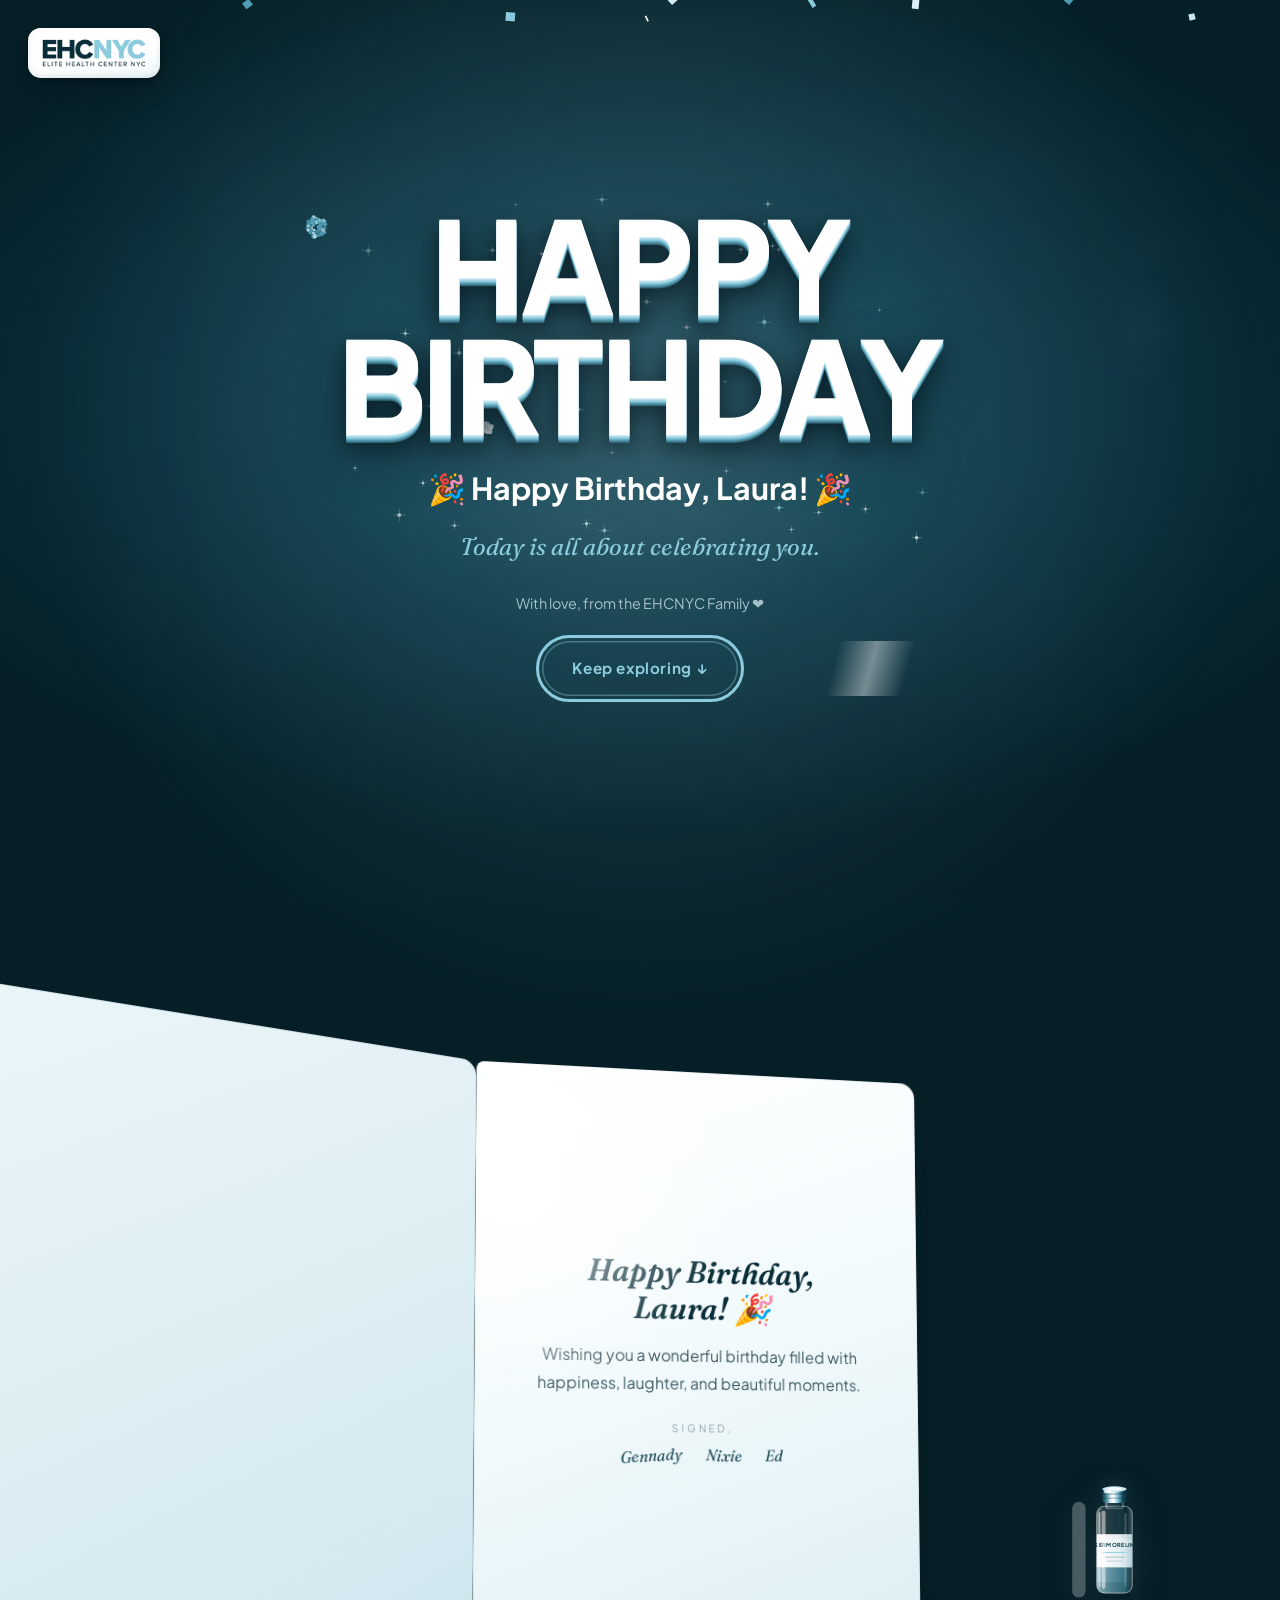
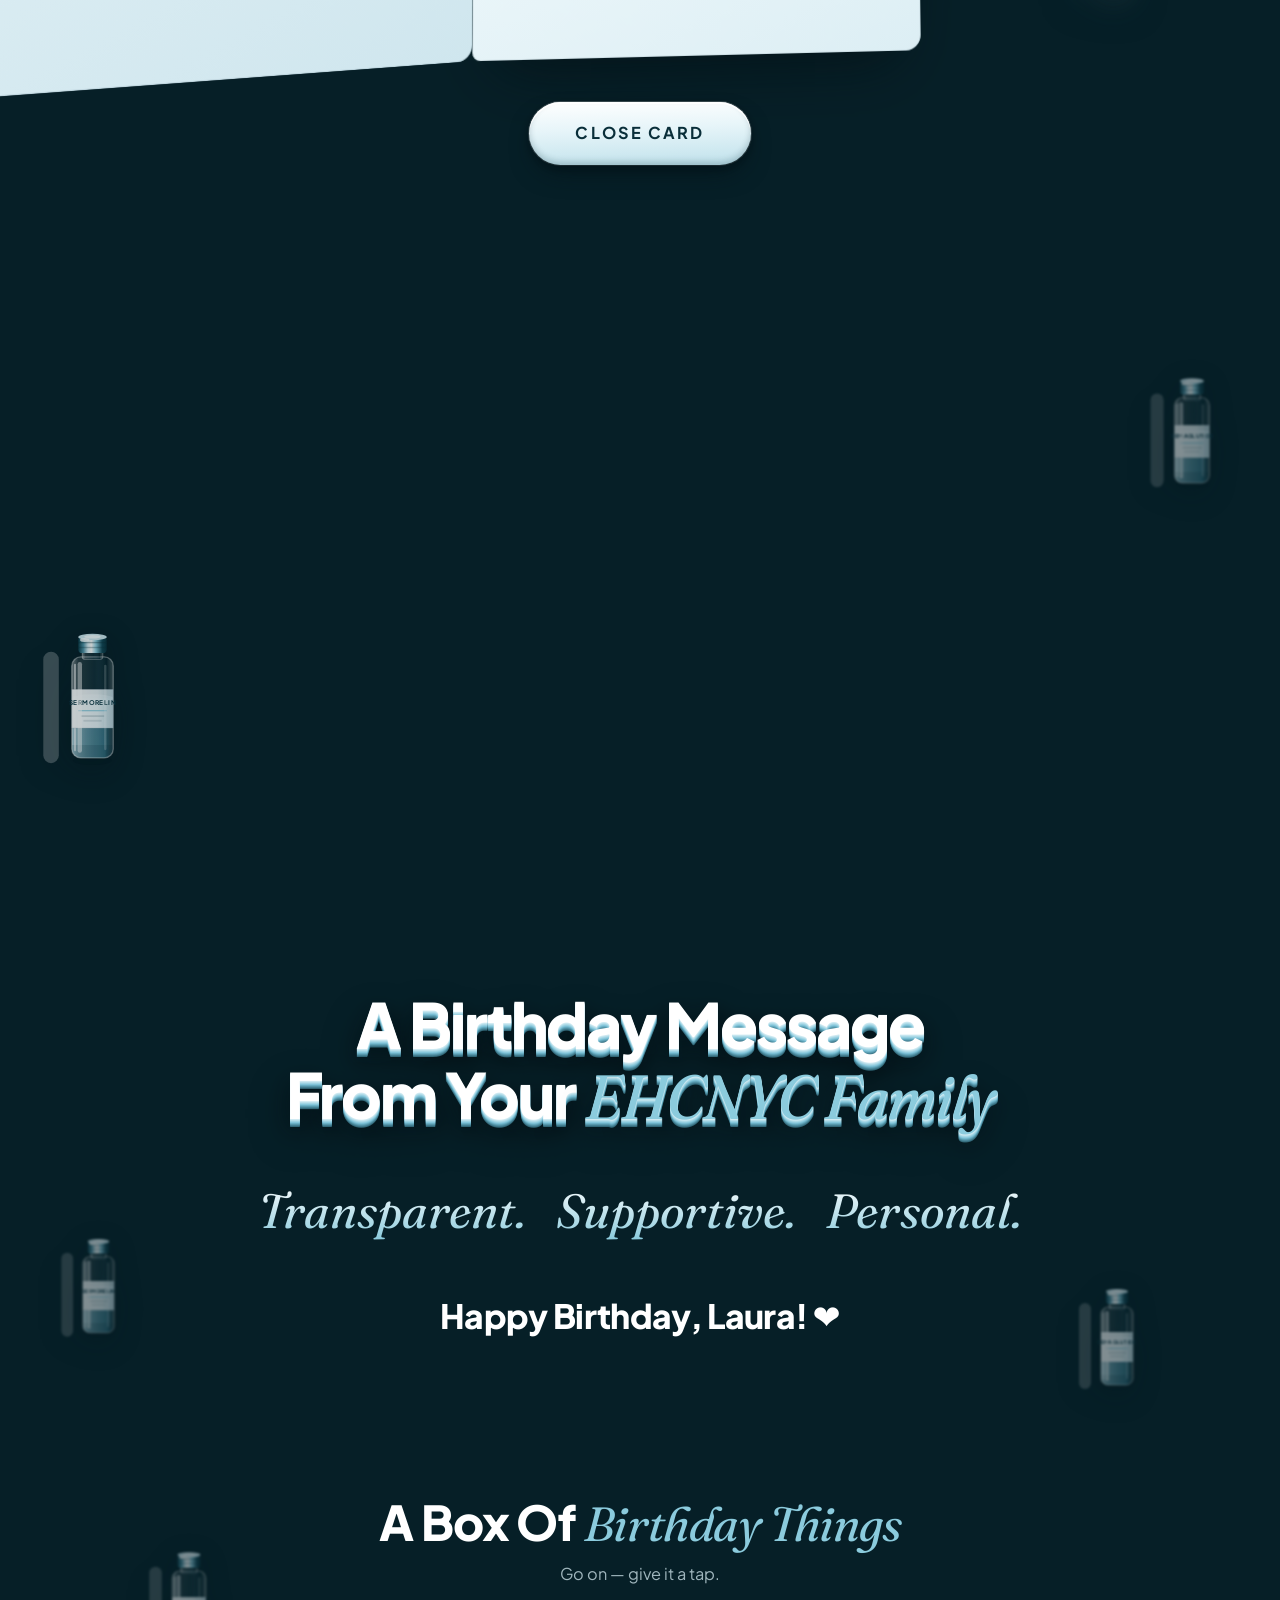
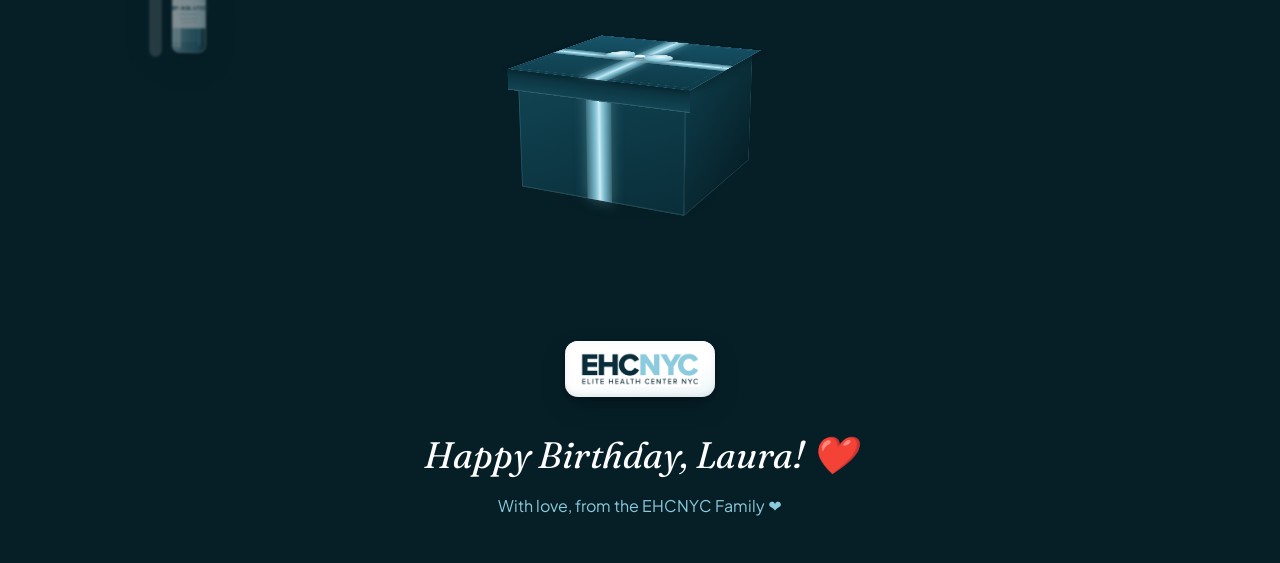
==== commit d932e4a1: "Point social preview tags at the live GitHub Pages URL Some link scrapers (WhatsApp in particular) w" ====
--- a/index.html
+++ b/index.html
@@ -17,14 +17,14 @@
 <meta property="og:type"        content="website" />
 <meta property="og:title"       content="Happy Birthday, Laura!" />
 <meta property="og:description" content="A little something from the EHCNYC Family." />
-<meta property="og:image"       content="assets/og-image.png" />
+<meta property="og:image"       content="https://nix4kv.github.io/laura-birthday/assets/og-image.png" />
 <meta property="og:image:width"  content="1200" />
 <meta property="og:image:height" content="630" />
-<meta property="og:url"         content="" />
+<meta property="og:url"         content="https://nix4kv.github.io/laura-birthday/" />
 <meta name="twitter:card"        content="summary_large_image" />
 <meta name="twitter:title"       content="Happy Birthday, Laura!" />
 <meta name="twitter:description" content="A little something from the EHCNYC Family." />
-<meta name="twitter:image"       content="assets/og-image.png" />
+<meta name="twitter:image"       content="https://nix4kv.github.io/laura-birthday/assets/og-image.png" />
 
 <!-- Fonts are self-hosted: no third-party request, works offline. -->
 <link rel="preload" href="assets/fonts/plus-jakarta-sans-var-latin.woff2" as="font" type="font/woff2" crossorigin />
